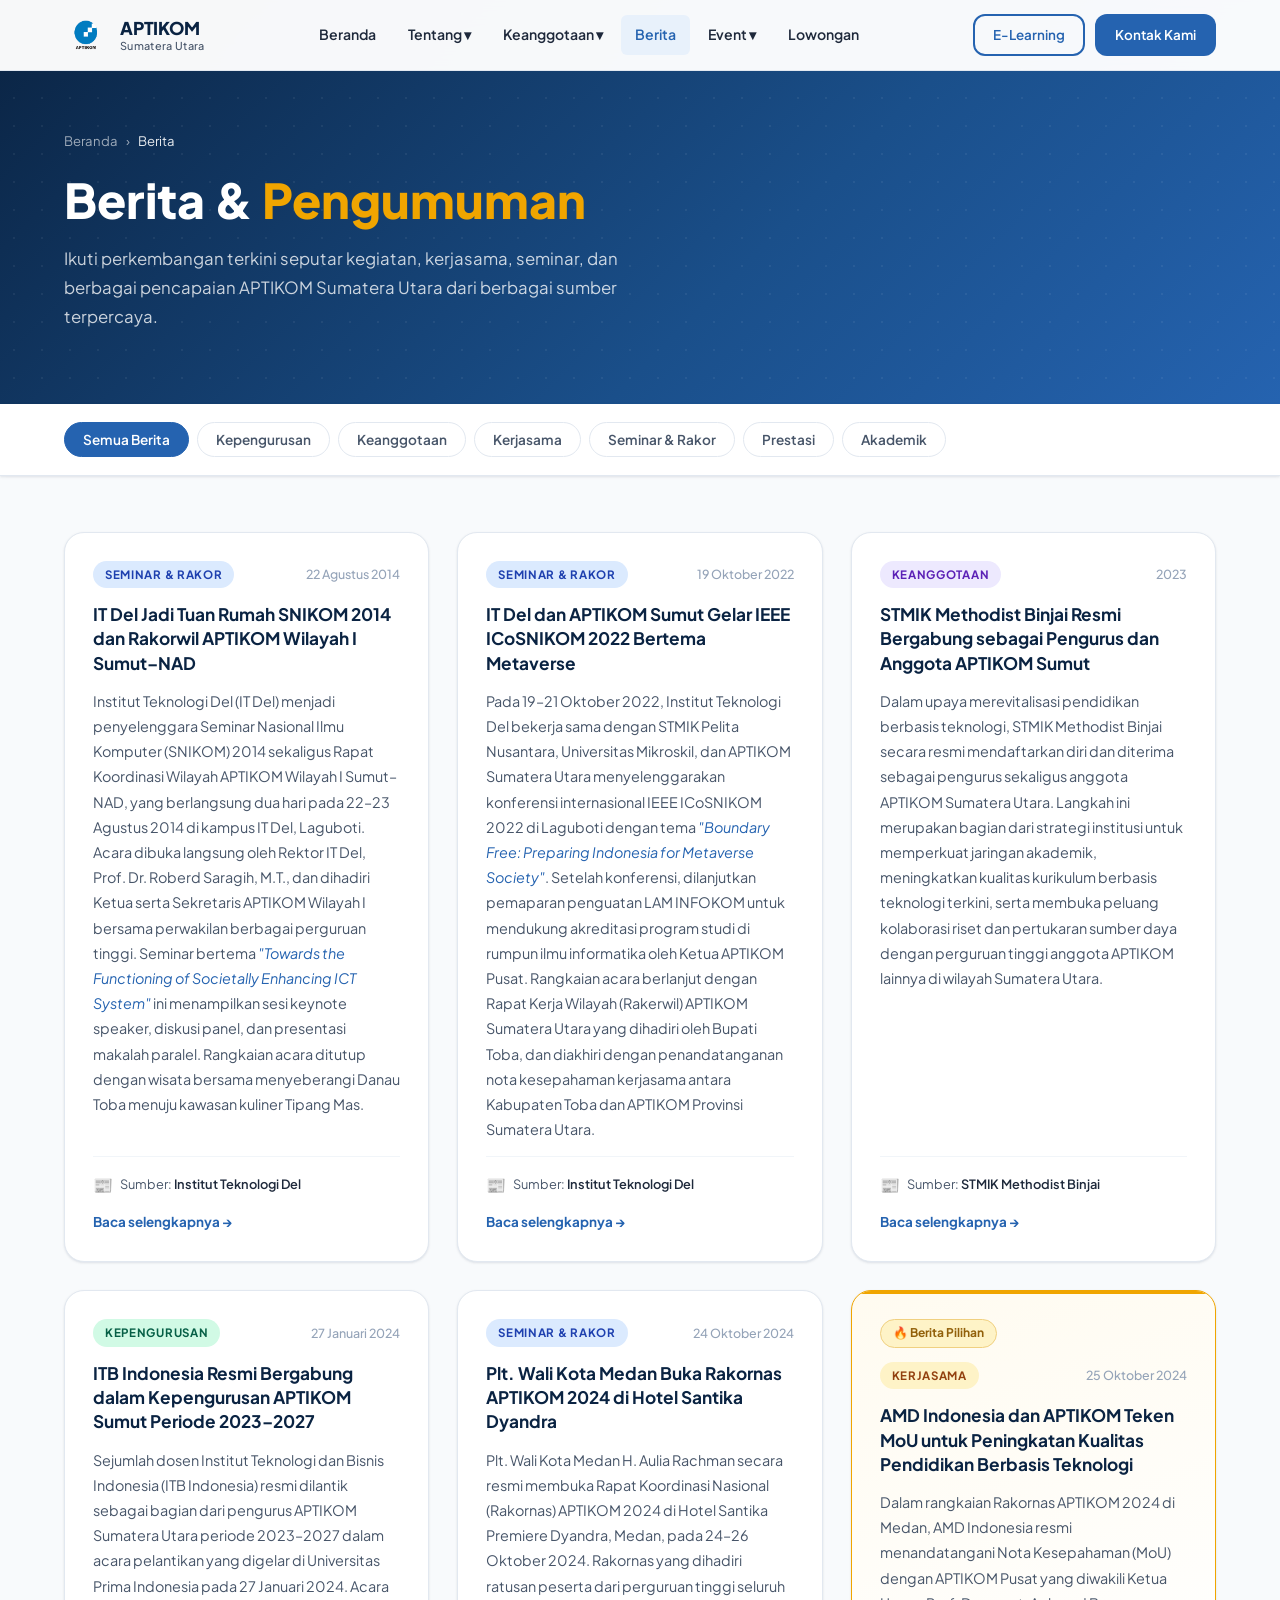
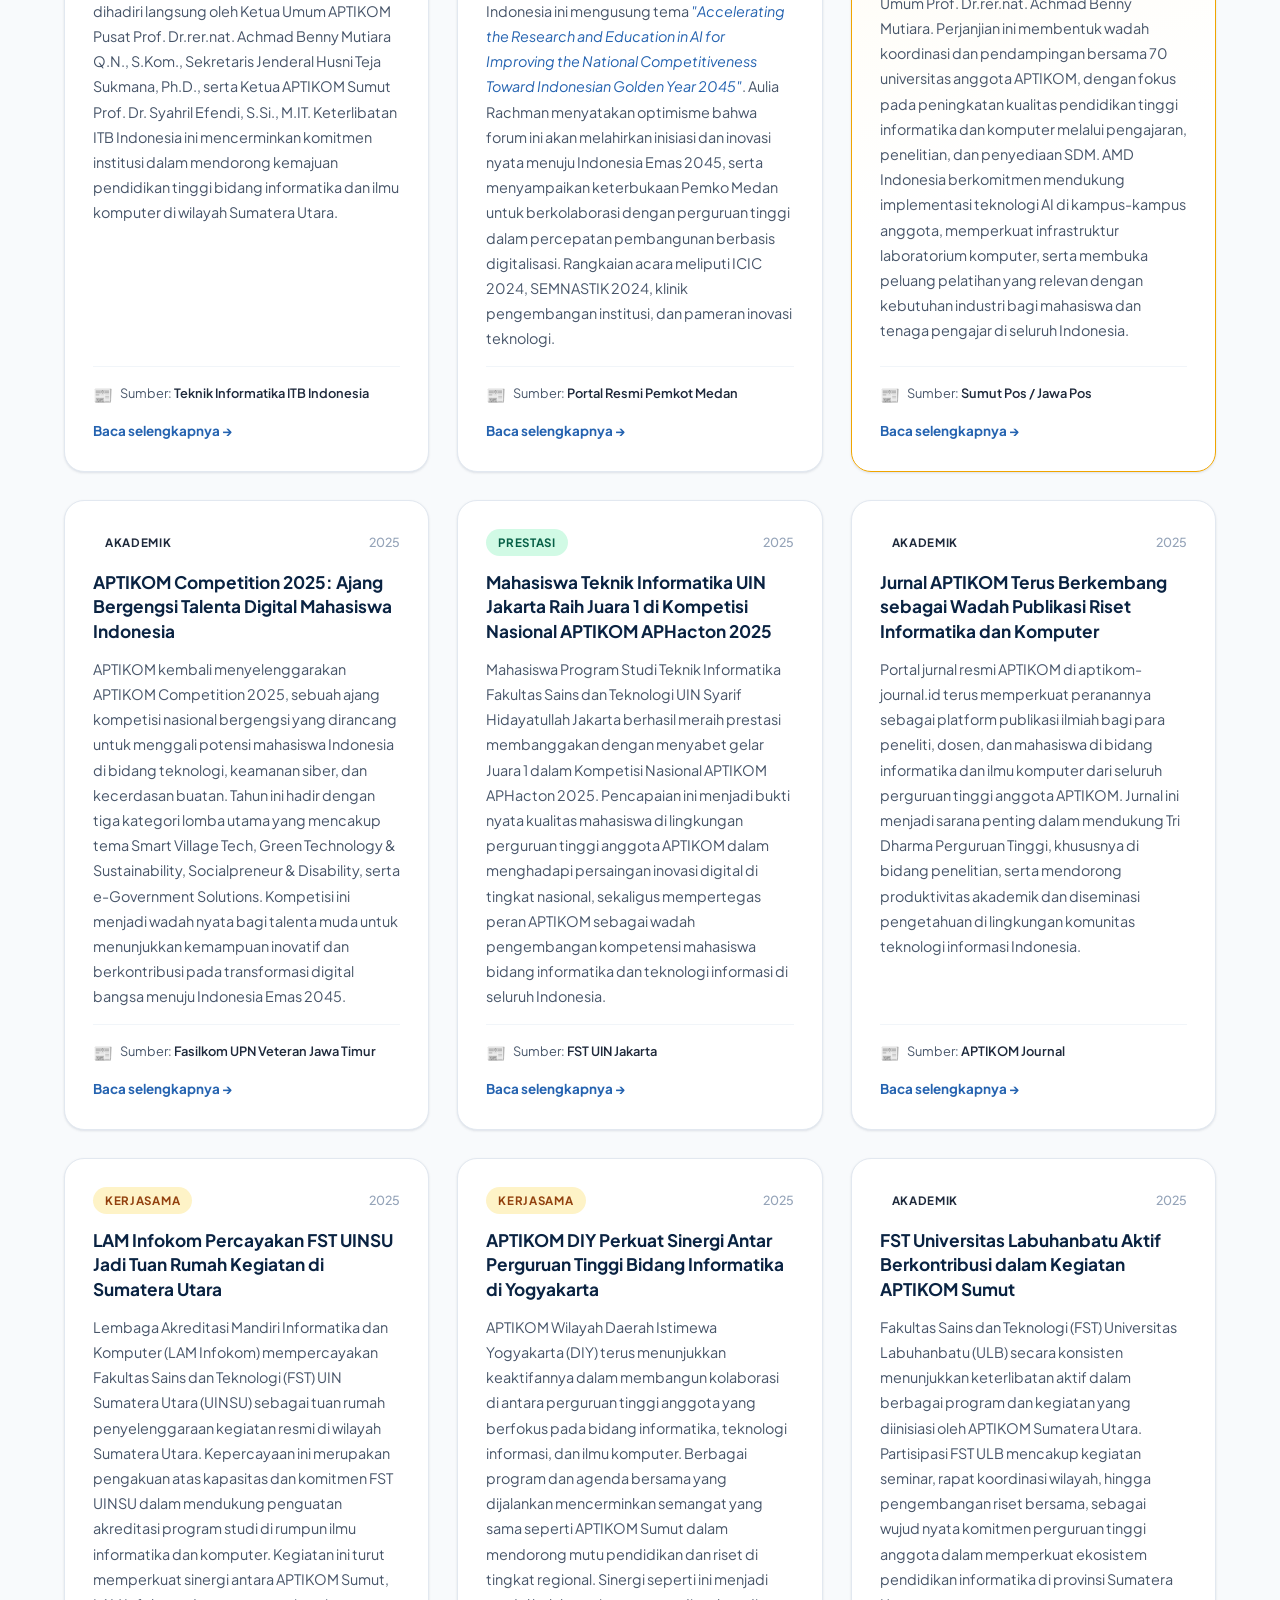
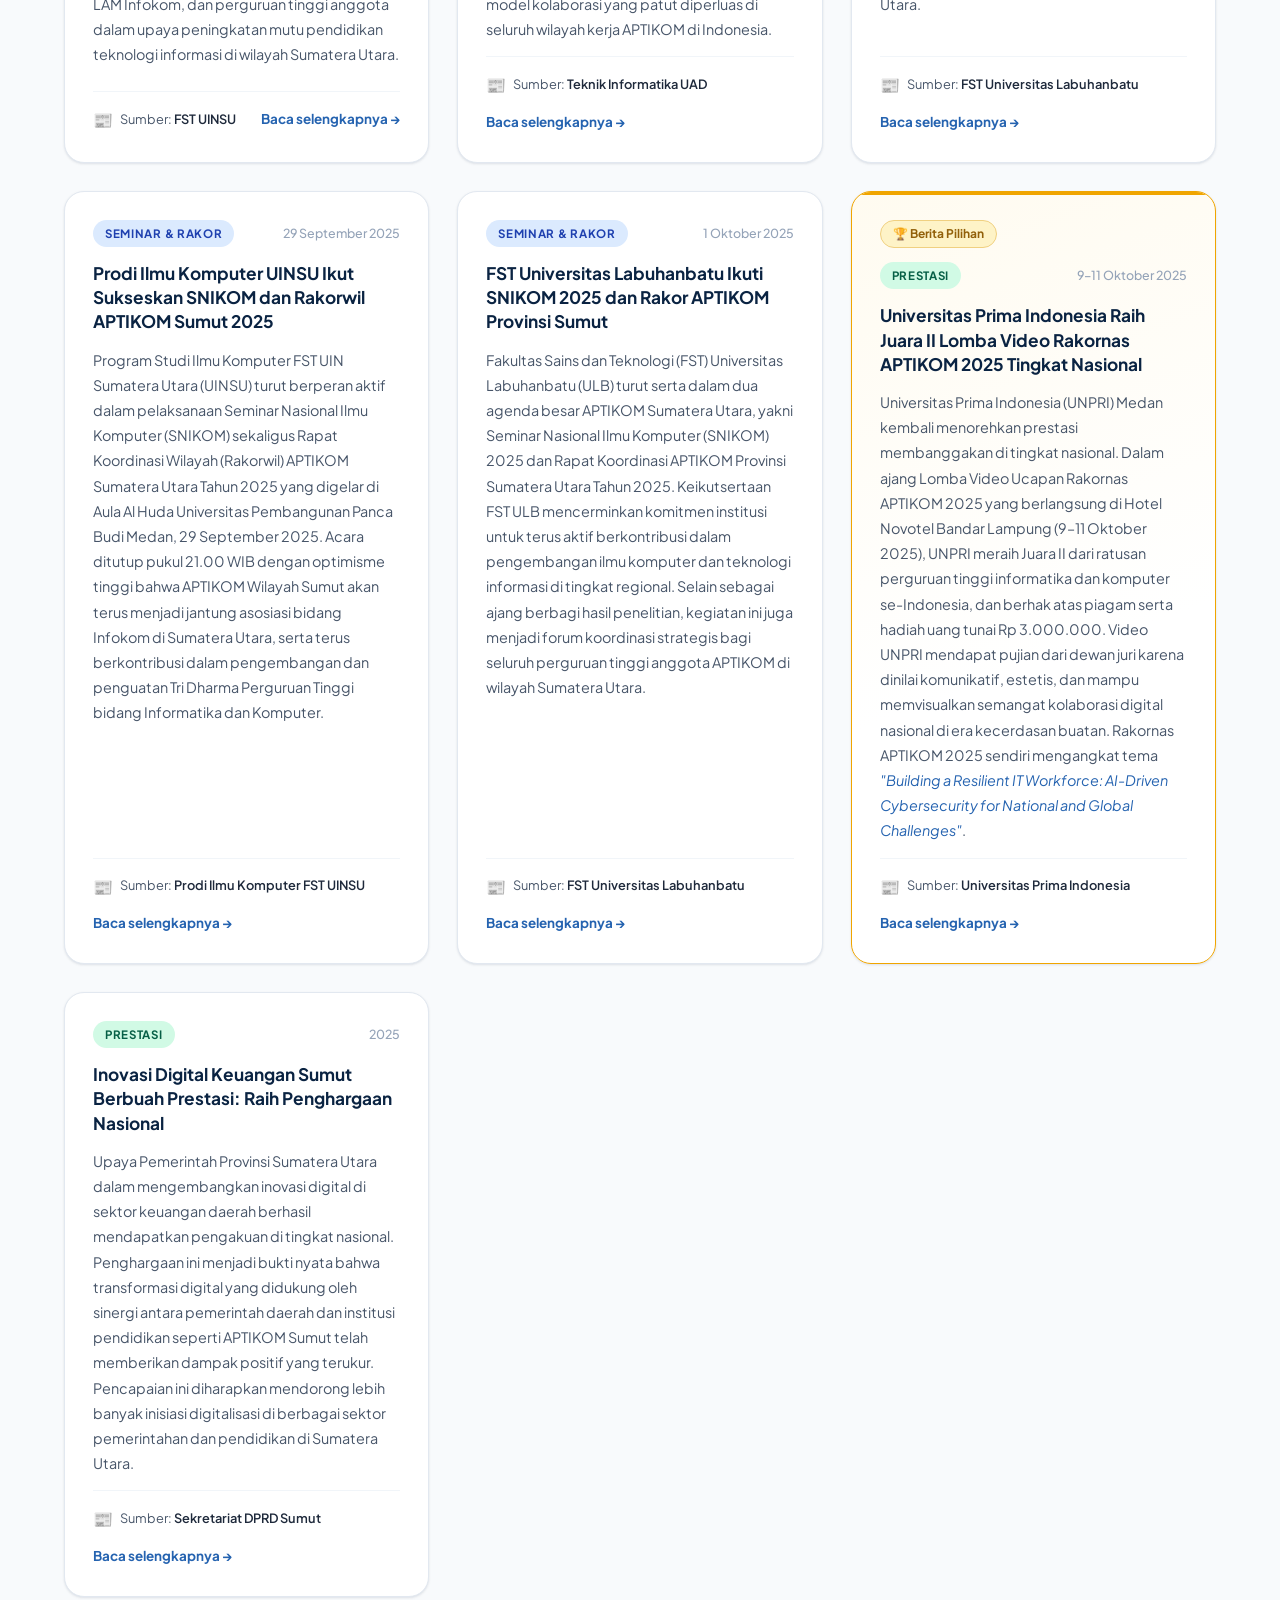
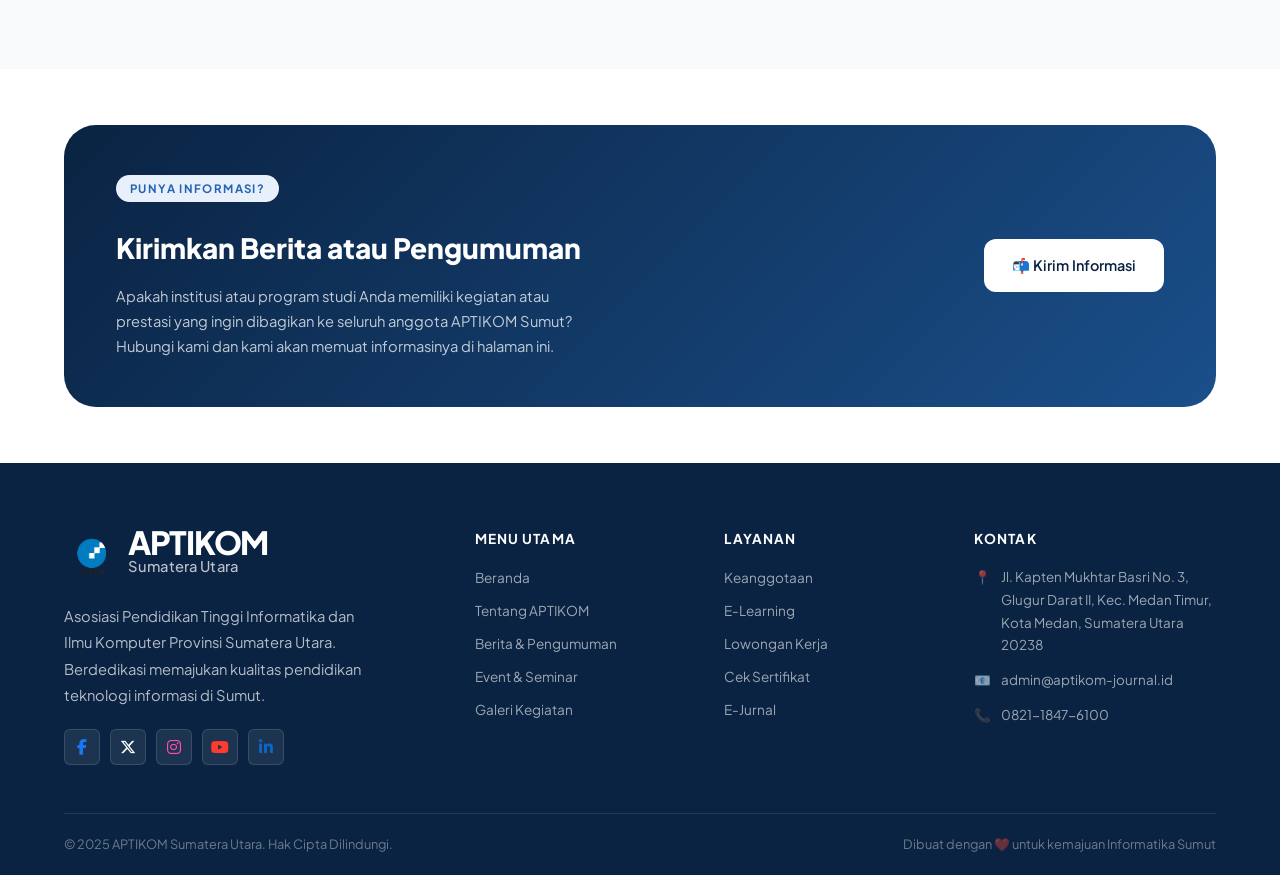
==== berita.html @ 208cf60a "first commit" ====
<!DOCTYPE html>
<html lang="id">
<head>
  <meta charset="UTF-8" />
  <meta name="viewport" content="width=device-width, initial-scale=1.0" />
  <meta name="description" content="Berita & Pengumuman APTIKOM Sumatera Utara — Informasi terkini seputar kegiatan, kerjasama, dan perkembangan APTIKOM Sumut." />

  <title>Berita — APTIKOM Sumatera Utara</title>

  <link rel="stylesheet" href="css/style_global.css" />
  <link rel="stylesheet" href="css/style_berita.css" />

  <!-- Font Awesome -->
  <link rel="stylesheet"
  href="https://cdnjs.cloudflare.com/ajax/libs/font-awesome/6.5.2/css/all.min.css">

</head>
<body>

  <!-- ═══════════════════════════════════════════════
       NAVBAR
  ═══════════════════════════════════════════════ -->
  <nav class="navbar" id="navbar">
    <div class="container navbar-inner">

      <a href="index.html" class="navbar-logo">
        <img src="img/aptikom.png" alt="Logo APTIKOM Sumut"
             onerror="this.style.display='none'" />
        <div class="navbar-logo-text">
          <span class="logo-main">APTIKOM</span>
          <span class="logo-sub">Sumatera Utara</span>
        </div>
      </a>

      <ul class="navbar-nav">
        <li class="nav-item">
          <a href="index.html" class="nav-link">Beranda</a>
        </li>
        <li class="nav-item">
          <a href="tentang.html" class="nav-link">Tentang ▾</a>
          <div class="dropdown-menu">
            <a href="tentang.html#sejarah">Sejarah</a>
            <a href="tentang.html#visi-misi">Visi &amp; Misi</a>
            <a href="tentang.html#struktur">Struktur Organisasi</a>
            <a href="tentang.html#ad-art">AD &amp; ART</a>
          </div>
        </li>
        <li class="nav-item">
          <a href="keanggotaan.html" class="nav-link">Keanggotaan ▾</a>
          <div class="dropdown-menu">
            <a href="keanggotaan.html#cara-daftar">Cara Pendaftaran</a>
            <a href="keanggotaan.html#daftar">Daftar Sekarang</a>
            <a href="keanggotaan.html#anggota">Data Anggota</a>
          </div>
        </li>
        <li class="nav-item">
          <a href="berita.html" class="nav-link active">Berita</a>
        </li>
        <li class="nav-item">
          <a href="event.html" class="nav-link">Event ▾</a>
          <div class="dropdown-menu">
            <a href="event.html#seminar">Seminar</a>
            <a href="event.html#workshop">Workshop</a>
            <a href="galeri.html">Arsip Kegiatan</a>
          </div>
        </li>
        <li class="nav-item">
          <a href="lowongan.html" class="nav-link">Lowongan</a>
        </li>
      </ul>

      <div class="navbar-cta">
        <a href="elearning.html" class="btn btn-outline" style="padding: 8px 18px; font-size: 0.84rem;">
          E-Learning
        </a>
        <a href="kontak.html" class="btn btn-primary" style="padding: 8px 18px; font-size: 0.84rem;">
          Kontak Kami
        </a>
      </div>

      <div class="navbar-toggle" id="navToggle" aria-label="Buka menu">
        <span></span><span></span><span></span>
      </div>
    </div>
  </nav>


  <!-- ═══════════════════════════════════════════════
       PAGE HERO
  ═══════════════════════════════════════════════ -->
  <section class="page-hero">
    <div class="page-hero-bg"></div>
    <div class="container page-hero-inner">
      <div class="page-hero-breadcrumb">
        <a href="index.html">Beranda</a>
        <span>›</span>
        <span>Berita</span>
      </div>
      <h1 class="page-hero-title">
        Berita &amp; <em>Pengumuman</em>
      </h1>
      <p class="page-hero-desc">
        Ikuti perkembangan terkini seputar kegiatan, kerjasama, seminar, dan berbagai
        pencapaian APTIKOM Sumatera Utara dari berbagai sumber terpercaya.
      </p>
    </div>
  </section>


  <!-- ═══════════════════════════════════════════════
       FILTER / KATEGORI
  ═══════════════════════════════════════════════ -->
  <section class="section-filter">
    <div class="container">
      <div class="filter-bar">
        <button class="filter-btn active" data-filter="semua">Semua Berita</button>
        <button class="filter-btn" data-filter="kepengurusan">Kepengurusan</button>
        <button class="filter-btn" data-filter="keanggotaan">Keanggotaan</button>
        <button class="filter-btn" data-filter="kerjasama">Kerjasama</button>
        <button class="filter-btn" data-filter="seminar">Seminar &amp; Rakor</button>
        <button class="filter-btn" data-filter="prestasi">Prestasi</button>
        <button class="filter-btn" data-filter="akademik">Akademik</button>
      </div>
    </div>
  </section>


  <!-- ═══════════════════════════════════════════════
       DAFTAR BERITA
       Diurutkan dari TERLAMA → TERBARU
  ═══════════════════════════════════════════════ -->
  <section class="section-berita">
    <div class="container">

      <div class="berita-grid" id="beritaGrid">

        <!-- ─── BERITA 1 ─────────────────────────────
             Sumber: IT Del
             Tanggal: 22–23 Agustus 2014
        ──────────────────────────────────────────── -->
        <article class="berita-card reveal" data-kategori="seminar">
          <div class="berita-card-header">
            <span class="berita-kategori-tag seminar">Seminar &amp; Rakor</span>
            <span class="berita-tanggal">22 Agustus 2014</span>
          </div>
          <h2 class="berita-judul">
            IT Del Jadi Tuan Rumah SNIKOM 2014 dan Rakorwil APTIKOM Wilayah I Sumut–NAD
          </h2>
          <p class="berita-ringkasan">
            Institut Teknologi Del (IT Del) menjadi penyelenggara Seminar Nasional Ilmu Komputer
            (SNIKOM) 2014 sekaligus Rapat Koordinasi Wilayah APTIKOM Wilayah I Sumut–NAD, yang
            berlangsung dua hari pada 22–23 Agustus 2014 di kampus IT Del, Laguboti. Acara dibuka
            langsung oleh Rektor IT Del, Prof. Dr. Roberd Saragih, M.T., dan dihadiri Ketua serta
            Sekretaris APTIKOM Wilayah I bersama perwakilan berbagai perguruan tinggi. Seminar
            bertema <em>"Towards the Functioning of Societally Enhancing ICT System"</em> ini
            menampilkan sesi keynote speaker, diskusi panel, dan presentasi makalah paralel.
            Rangkaian acara ditutup dengan wisata bersama menyeberangi Danau Toba menuju kawasan
            kuliner Tipang Mas.
          </p>
          <div class="berita-card-footer">
            <div class="berita-sumber">
              <span class="sumber-icon">📰</span>
              <span>Sumber: <strong>Institut Teknologi Del</strong></span>
            </div>
            <a href="https://www.del.ac.id/?p=2254"
               target="_blank" rel="noopener noreferrer"
               class="berita-readmore">
              Baca selengkapnya →
            </a>
          </div>
        </article>


        <!-- ─── BERITA 2 ─────────────────────────────
             Sumber: IT Del — ICoSNIKOM 2022 + Rakorwil
             Tanggal: Oktober 2022
        ──────────────────────────────────────────── -->
        <article class="berita-card reveal" data-kategori="seminar">
          <div class="berita-card-header">
            <span class="berita-kategori-tag seminar">Seminar &amp; Rakor</span>
            <span class="berita-tanggal">19 Oktober 2022</span>
          </div>
          <h2 class="berita-judul">
            IT Del dan APTIKOM Sumut Gelar IEEE ICoSNIKOM 2022 Bertema Metaverse
          </h2>
          <p class="berita-ringkasan">
            Pada 19–21 Oktober 2022, Institut Teknologi Del bekerja sama dengan STMIK Pelita
            Nusantara, Universitas Mikroskil, dan APTIKOM Sumatera Utara menyelenggarakan konferensi
            internasional IEEE ICoSNIKOM 2022 di Laguboti dengan tema <em>"Boundary Free: Preparing
            Indonesia for Metaverse Society"</em>. Setelah konferensi, dilanjutkan pemaparan
            penguatan LAM INFOKOM untuk mendukung akreditasi program studi di rumpun ilmu
            informatika oleh Ketua APTIKOM Pusat. Rangkaian acara berlanjut dengan Rapat Kerja
            Wilayah (Rakerwil) APTIKOM Sumatera Utara yang dihadiri oleh Bupati Toba, dan diakhiri
            dengan penandatanganan nota kesepahaman kerjasama antara Kabupaten Toba dan APTIKOM
            Provinsi Sumatera Utara.
          </p>
          <div class="berita-card-footer">
            <div class="berita-sumber">
              <span class="sumber-icon">📰</span>
              <span>Sumber: <strong>Institut Teknologi Del</strong></span>
            </div>
            <a href="https://www.del.ac.id/?p=14246"
               target="_blank" rel="noopener noreferrer"
               class="berita-readmore">
              Baca selengkapnya →
            </a>
          </div>
        </article>


        <!-- ─── BERITA 3 ─────────────────────────────
             Sumber: STMIK Methodist Binjai
             Tanggal: 2023
        ──────────────────────────────────────────── -->
        <article class="berita-card reveal" data-kategori="keanggotaan">
          <div class="berita-card-header">
            <span class="berita-kategori-tag keanggotaan">Keanggotaan</span>
            <span class="berita-tanggal">2023</span>
          </div>
          <h2 class="berita-judul">
            STMIK Methodist Binjai Resmi Bergabung sebagai Pengurus dan Anggota APTIKOM Sumut
          </h2>
          <p class="berita-ringkasan">
            Dalam upaya merevitalisasi pendidikan berbasis teknologi, STMIK Methodist Binjai secara
            resmi mendaftarkan diri dan diterima sebagai pengurus sekaligus anggota APTIKOM Sumatera
            Utara. Langkah ini merupakan bagian dari strategi institusi untuk memperkuat jaringan
            akademik, meningkatkan kualitas kurikulum berbasis teknologi terkini, serta membuka
            peluang kolaborasi riset dan pertukaran sumber daya dengan perguruan tinggi anggota
            APTIKOM lainnya di wilayah Sumatera Utara.
          </p>
          <div class="berita-card-footer">
            <div class="berita-sumber">
              <span class="sumber-icon">📰</span>
              <span>Sumber: <strong>STMIK Methodist Binjai</strong></span>
            </div>
            <a href="https://stmikmethobi.ac.id/revitalisasi-pendidikan-teknologi-stmik-methodist-binjai-resmi-menjadi-pengurus-dan-anggota-aptikom/"
               target="_blank" rel="noopener noreferrer"
               class="berita-readmore">
              Baca selengkapnya →
            </a>
          </div>
        </article>


        <!-- ─── BERITA 4 ─────────────────────────────
             Sumber: tis1.itbi.ac.id — Pelantikan Kepengurusan APTIKOM Sumut
             Tanggal: 27 Januari 2024
        ──────────────────────────────────────────── -->
        <article class="berita-card reveal" data-kategori="kepengurusan">
          <div class="berita-card-header">
            <span class="berita-kategori-tag kepengurusan">Kepengurusan</span>
            <span class="berita-tanggal">27 Januari 2024</span>
          </div>
          <h2 class="berita-judul">
            ITB Indonesia Resmi Bergabung dalam Kepengurusan APTIKOM Sumut Periode 2023–2027
          </h2>
          <p class="berita-ringkasan">
            Sejumlah dosen Institut Teknologi dan Bisnis Indonesia (ITB Indonesia) resmi dilantik
            sebagai bagian dari pengurus APTIKOM Sumatera Utara periode 2023–2027 dalam acara
            pelantikan yang digelar di Universitas Prima Indonesia pada 27 Januari 2024. Acara dihadiri
            langsung oleh Ketua Umum APTIKOM Pusat Prof. Dr.rer.nat. Achmad Benny Mutiara Q.N.,
            S.Kom., Sekretaris Jenderal Husni Teja Sukmana, Ph.D., serta Ketua APTIKOM Sumut
            Prof. Dr. Syahril Efendi, S.Si., M.IT. Keterlibatan ITB Indonesia ini mencerminkan
            komitmen institusi dalam mendorong kemajuan pendidikan tinggi bidang informatika dan
            ilmu komputer di wilayah Sumatera Utara.
          </p>
          <div class="berita-card-footer">
            <div class="berita-sumber">
              <span class="sumber-icon">📰</span>
              <span>Sumber: <strong>Teknik Informatika ITB Indonesia</strong></span>
            </div>
            <a href="https://tis1.itbi.ac.id/itb-indonesia-berperan-serta-dalam-kepengurusan-aptikom-sumut-periode-2023-2027/"
               target="_blank" rel="noopener noreferrer"
               class="berita-readmore">
              Baca selengkapnya →
            </a>
          </div>
        </article>


        <!-- ─── BERITA 5 ─────────────────────────────
             Sumber: Portal Medan / Kampus Medan — Rakornas APTIKOM 2024
             Tanggal: 24 Oktober 2024
        ──────────────────────────────────────────── -->
        <article class="berita-card reveal" data-kategori="seminar">
          <div class="berita-card-header">
            <span class="berita-kategori-tag seminar">Seminar &amp; Rakor</span>
            <span class="berita-tanggal">24 Oktober 2024</span>
          </div>
          <h2 class="berita-judul">
            Plt. Wali Kota Medan Buka Rakornas APTIKOM 2024 di Hotel Santika Dyandra
          </h2>
          <p class="berita-ringkasan">
            Plt. Wali Kota Medan H. Aulia Rachman secara resmi membuka Rapat Koordinasi Nasional
            (Rakornas) APTIKOM 2024 di Hotel Santika Premiere Dyandra, Medan, pada 24–26 Oktober 2024.
            Rakornas yang dihadiri ratusan peserta dari perguruan tinggi seluruh Indonesia ini
            mengusung tema <em>"Accelerating the Research and Education in AI for Improving the
            National Competitiveness Toward Indonesian Golden Year 2045"</em>. Aulia Rachman
            menyatakan optimisme bahwa forum ini akan melahirkan inisiasi dan inovasi nyata menuju
            Indonesia Emas 2045, serta menyampaikan keterbukaan Pemko Medan untuk berkolaborasi
            dengan perguruan tinggi dalam percepatan pembangunan berbasis digitalisasi. Rangkaian
            acara meliputi ICIC 2024, SEMNASTIK 2024, klinik pengembangan institusi, dan pameran
            inovasi teknologi.
          </p>
          <div class="berita-card-footer">
            <div class="berita-sumber">
              <span class="sumber-icon">📰</span>
              <span>Sumber: <strong>Portal Resmi Pemkot Medan</strong></span>
            </div>
            <a href="https://portal.medan.go.id/berita/plt-wali-kota-medan-harapkan-rakornas-aptikom-lahirkan-ide-dan-inisiasi-untuk-kebaikan-bangsa__read4737.html"
               target="_blank" rel="noopener noreferrer"
               class="berita-readmore">
              Baca selengkapnya →
            </a>
          </div>
        </article>


        <!-- ─── BERITA 6 ─────────────────────────────
             Sumber: Sumut Pos — MoU AMD Indonesia & APTIKOM
             Tanggal: 25 Oktober 2024
        ──────────────────────────────────────────── -->
        <article class="berita-card reveal berita-card--featured" data-kategori="kerjasama">
          <div class="berita-featured-label">🔥 Berita Pilihan</div>
          <div class="berita-card-header">
            <span class="berita-kategori-tag kerjasama">Kerjasama</span>
            <span class="berita-tanggal">25 Oktober 2024</span>
          </div>
          <h2 class="berita-judul">
            AMD Indonesia dan APTIKOM Teken MoU untuk Peningkatan Kualitas Pendidikan Berbasis Teknologi
          </h2>
          <p class="berita-ringkasan">
            Dalam rangkaian Rakornas APTIKOM 2024 di Medan, AMD Indonesia resmi menandatangani Nota
            Kesepahaman (MoU) dengan APTIKOM Pusat yang diwakili Ketua Umum Prof. Dr.rer.nat. Achmad
            Benny Mutiara. Perjanjian ini membentuk wadah koordinasi dan pendampingan bersama 70
            universitas anggota APTIKOM, dengan fokus pada peningkatan kualitas pendidikan tinggi
            informatika dan komputer melalui pengajaran, penelitian, dan penyediaan SDM. AMD Indonesia
            berkomitmen mendukung implementasi teknologi AI di kampus-kampus anggota, memperkuat
            infrastruktur laboratorium komputer, serta membuka peluang pelatihan yang relevan dengan
            kebutuhan industri bagi mahasiswa dan tenaga pengajar di seluruh Indonesia.
          </p>
          <div class="berita-card-footer">
            <div class="berita-sumber">
              <span class="sumber-icon">📰</span>
              <span>Sumber: <strong>Sumut Pos / Jawa Pos</strong></span>
            </div>
            <a href="https://sumutpos.jawapos.com/pendidikan/2410250010/tingkatkan-kualitas-pendidikan-berbasis-teknologi-amd-indonesia-dan-aptikom-teken-mou"
               target="_blank" rel="noopener noreferrer"
               class="berita-readmore">
              Baca selengkapnya →
            </a>
          </div>
        </article>


        <!-- ─── BERITA 7 ─────────────────────────────
             Sumber: fasilkom.upnjatim.ac.id
             APTIKOM Competition 2025
             Tanggal: awal 2025
        ──────────────────────────────────────────── -->
        <article class="berita-card reveal" data-kategori="akademik">
          <div class="berita-card-header">
            <span class="berita-kategori-tag akademik">Akademik</span>
            <span class="berita-tanggal">2025</span>
          </div>
          <h2 class="berita-judul">
            APTIKOM Competition 2025: Ajang Bergengsi Talenta Digital Mahasiswa Indonesia
          </h2>
          <p class="berita-ringkasan">
            APTIKOM kembali menyelenggarakan APTIKOM Competition 2025, sebuah ajang kompetisi
            nasional bergengsi yang dirancang untuk menggali potensi mahasiswa Indonesia di bidang
            teknologi, keamanan siber, dan kecerdasan buatan. Tahun ini hadir dengan tiga kategori
            lomba utama yang mencakup tema Smart Village Tech, Green Technology &amp; Sustainability,
            Socialpreneur &amp; Disability, serta e-Government Solutions. Kompetisi ini menjadi
            wadah nyata bagi talenta muda untuk menunjukkan kemampuan inovatif dan berkontribusi
            pada transformasi digital bangsa menuju Indonesia Emas 2045.
          </p>
          <div class="berita-card-footer">
            <div class="berita-sumber">
              <span class="sumber-icon">📰</span>
              <span>Sumber: <strong>Fasilkom UPN Veteran Jawa Timur</strong></span>
            </div>
            <a href="https://fasilkom.upnjatim.ac.id/aptikom-competition-2025-wadah-talenta-muda-menuju-inovasi-digital-bangsa/"
               target="_blank" rel="noopener noreferrer"
               class="berita-readmore">
              Baca selengkapnya →
            </a>
          </div>
        </article>


        <!-- ─── BERITA 8 ─────────────────────────────
             Sumber: fst.uinjkt.ac.id
             Mahasiswa UIN Jakarta Juara 1 APTIKOM APHacton 2025
             Tanggal: 2025
        ──────────────────────────────────────────── -->
        <article class="berita-card reveal" data-kategori="prestasi">
          <div class="berita-card-header">
            <span class="berita-kategori-tag prestasi" style="color:#065f46;background:#d1fae5;">Prestasi</span>
            <span class="berita-tanggal">2025</span>
          </div>
          <h2 class="berita-judul">
            Mahasiswa Teknik Informatika UIN Jakarta Raih Juara 1 di Kompetisi Nasional APTIKOM APHacton 2025
          </h2>
          <p class="berita-ringkasan">
            Mahasiswa Program Studi Teknik Informatika Fakultas Sains dan Teknologi UIN Syarif
            Hidayatullah Jakarta berhasil meraih prestasi membanggakan dengan menyabet gelar Juara 1
            dalam Kompetisi Nasional APTIKOM APHacton 2025. Pencapaian ini menjadi bukti nyata
            kualitas mahasiswa di lingkungan perguruan tinggi anggota APTIKOM dalam menghadapi
            persaingan inovasi digital di tingkat nasional, sekaligus mempertegas peran APTIKOM
            sebagai wadah pengembangan kompetensi mahasiswa bidang informatika dan teknologi
            informasi di seluruh Indonesia.
          </p>
          <div class="berita-card-footer">
            <div class="berita-sumber">
              <span class="sumber-icon">📰</span>
              <span>Sumber: <strong>FST UIN Jakarta</strong></span>
            </div>
            <a href="https://fst.uinjkt.ac.id/id/mahasiswa-teknik-informatika-fst-uin-jakarta-raih-prestasi-juara-1-nasional-di-kompetisi-nasional-aptikom-aphacton-2025"
               target="_blank" rel="noopener noreferrer"
               class="berita-readmore">
              Baca selengkapnya →
            </a>
          </div>
        </article>


        <!-- ─── BERITA 9 ─────────────────────────────
             Sumber: aptikom-journal.id
             Jurnal APTIKOM
             Tanggal: 2025
        ──────────────────────────────────────────── -->
        <article class="berita-card reveal" data-kategori="akademik">
          <div class="berita-card-header">
            <span class="berita-kategori-tag akademik">Akademik</span>
            <span class="berita-tanggal">2025</span>
          </div>
          <h2 class="berita-judul">
            Jurnal APTIKOM Terus Berkembang sebagai Wadah Publikasi Riset Informatika dan Komputer
          </h2>
          <p class="berita-ringkasan">
            Portal jurnal resmi APTIKOM di aptikom-journal.id terus memperkuat peranannya sebagai
            platform publikasi ilmiah bagi para peneliti, dosen, dan mahasiswa di bidang informatika
            dan ilmu komputer dari seluruh perguruan tinggi anggota APTIKOM. Jurnal ini menjadi
            sarana penting dalam mendukung Tri Dharma Perguruan Tinggi, khususnya di bidang
            penelitian, serta mendorong produktivitas akademik dan diseminasi pengetahuan di
            lingkungan komunitas teknologi informasi Indonesia.
          </p>
          <div class="berita-card-footer">
            <div class="berita-sumber">
              <span class="sumber-icon">📰</span>
              <span>Sumber: <strong>APTIKOM Journal</strong></span>
            </div>
            <a href="https://aptikom-journal.id/home/index.php/news/"
               target="_blank" rel="noopener noreferrer"
               class="berita-readmore">
              Baca selengkapnya →
            </a>
          </div>
        </article>


        <!-- ─── BERITA 10 ────────────────────────────
             Sumber: saintek.uinsu.ac.id
             LAM Infokom percayakan FST UINSU sebagai host di Sumut
             Tanggal: 2025
        ──────────────────────────────────────────── -->
        <article class="berita-card reveal" data-kategori="kerjasama">
          <div class="berita-card-header">
            <span class="berita-kategori-tag kerjasama">Kerjasama</span>
            <span class="berita-tanggal">2025</span>
          </div>
          <h2 class="berita-judul">
            LAM Infokom Percayakan FST UINSU Jadi Tuan Rumah Kegiatan di Sumatera Utara
          </h2>
          <p class="berita-ringkasan">
            Lembaga Akreditasi Mandiri Informatika dan Komputer (LAM Infokom) mempercayakan Fakultas
            Sains dan Teknologi (FST) UIN Sumatera Utara (UINSU) sebagai tuan rumah penyelenggaraan
            kegiatan resmi di wilayah Sumatera Utara. Kepercayaan ini merupakan pengakuan atas
            kapasitas dan komitmen FST UINSU dalam mendukung penguatan akreditasi program studi di
            rumpun ilmu informatika dan komputer. Kegiatan ini turut memperkuat sinergi antara
            APTIKOM Sumut, LAM Infokom, dan perguruan tinggi anggota dalam upaya peningkatan mutu
            pendidikan teknologi informasi di wilayah Sumatera Utara.
          </p>
          <div class="berita-card-footer">
            <div class="berita-sumber">
              <span class="sumber-icon">📰</span>
              <span>Sumber: <strong>FST UINSU</strong></span>
            </div>
            <a href="https://saintek.uinsu.ac.id/lam-infokom-percayakan-fst-uinsu-menjadi-host-kegiatan-di-sumatera-utara/"
               target="_blank" rel="noopener noreferrer"
               class="berita-readmore">
              Baca selengkapnya →
            </a>
          </div>
        </article>


        <!-- ─── BERITA 11 ────────────────────────────
             Sumber: tif.uad.ac.id — APTIKOM DIY
             Tanggal: 2025
        ──────────────────────────────────────────── -->
        <article class="berita-card reveal" data-kategori="kerjasama">
          <div class="berita-card-header">
            <span class="berita-kategori-tag kerjasama">Kerjasama</span>
            <span class="berita-tanggal">2025</span>
          </div>
          <h2 class="berita-judul">
            APTIKOM DIY Perkuat Sinergi Antar Perguruan Tinggi Bidang Informatika di Yogyakarta
          </h2>
          <p class="berita-ringkasan">
            APTIKOM Wilayah Daerah Istimewa Yogyakarta (DIY) terus menunjukkan keaktifannya dalam
            membangun kolaborasi di antara perguruan tinggi anggota yang berfokus pada bidang
            informatika, teknologi informasi, dan ilmu komputer. Berbagai program dan agenda
            bersama yang dijalankan mencerminkan semangat yang sama seperti APTIKOM Sumut dalam
            mendorong mutu pendidikan dan riset di tingkat regional. Sinergi seperti ini menjadi
            model kolaborasi yang patut diperluas di seluruh wilayah kerja APTIKOM di Indonesia.
          </p>
          <div class="berita-card-footer">
            <div class="berita-sumber">
              <span class="sumber-icon">📰</span>
              <span>Sumber: <strong>Teknik Informatika UAD</strong></span>
            </div>
            <a href="https://tif.uad.ac.id/tag/aptikom-diy/"
               target="_blank" rel="noopener noreferrer"
               class="berita-readmore">
              Baca selengkapnya →
            </a>
          </div>
        </article>


        <!-- ─── BERITA 12 ────────────────────────────
             Sumber: fst.ulb.ac.id — Tag Aptikom
             Tanggal: 2025
        ──────────────────────────────────────────── -->
        <article class="berita-card reveal" data-kategori="akademik">
          <div class="berita-card-header">
            <span class="berita-kategori-tag akademik">Akademik</span>
            <span class="berita-tanggal">2025</span>
          </div>
          <h2 class="berita-judul">
            FST Universitas Labuhanbatu Aktif Berkontribusi dalam Kegiatan APTIKOM Sumut
          </h2>
          <p class="berita-ringkasan">
            Fakultas Sains dan Teknologi (FST) Universitas Labuhanbatu (ULB) secara konsisten
            menunjukkan keterlibatan aktif dalam berbagai program dan kegiatan yang diinisiasi oleh
            APTIKOM Sumatera Utara. Partisipasi FST ULB mencakup kegiatan seminar, rapat koordinasi
            wilayah, hingga pengembangan riset bersama, sebagai wujud nyata komitmen perguruan
            tinggi anggota dalam memperkuat ekosistem pendidikan informatika di provinsi
            Sumatera Utara.
          </p>
          <div class="berita-card-footer">
            <div class="berita-sumber">
              <span class="sumber-icon">📰</span>
              <span>Sumber: <strong>FST Universitas Labuhanbatu</strong></span>
            </div>
            <a href="https://fst.ulb.ac.id/tag/aptikom/"
               target="_blank" rel="noopener noreferrer"
               class="berita-readmore">
              Baca selengkapnya →
            </a>
          </div>
        </article>


        <!-- ─── BERITA 13 ────────────────────────────
             Sumber: Prodi Ilmu Komputer UINSU — Rakorwil APTIKOM Sumut 2025
             Tanggal: 29 September 2025
        ──────────────────────────────────────────── -->
        <article class="berita-card reveal" data-kategori="seminar">
          <div class="berita-card-header">
            <span class="berita-kategori-tag seminar">Seminar &amp; Rakor</span>
            <span class="berita-tanggal">29 September 2025</span>
          </div>
          <h2 class="berita-judul">
            Prodi Ilmu Komputer UINSU Ikut Sukseskan SNIKOM dan Rakorwil APTIKOM Sumut 2025
          </h2>
          <p class="berita-ringkasan">
            Program Studi Ilmu Komputer FST UIN Sumatera Utara (UINSU) turut berperan aktif dalam
            pelaksanaan Seminar Nasional Ilmu Komputer (SNIKOM) sekaligus Rapat Koordinasi Wilayah
            (Rakorwil) APTIKOM Sumatera Utara Tahun 2025 yang digelar di Aula Al Huda Universitas
            Pembangunan Panca Budi Medan, 29 September 2025. Acara ditutup pukul 21.00 WIB dengan
            optimisme tinggi bahwa APTIKOM Wilayah Sumut akan terus menjadi jantung asosiasi bidang
            Infokom di Sumatera Utara, serta terus berkontribusi dalam pengembangan dan penguatan
            Tri Dharma Perguruan Tinggi bidang Informatika dan Komputer.
          </p>
          <div class="berita-card-footer">
            <div class="berita-sumber">
              <span class="sumber-icon">📰</span>
              <span>Sumber: <strong>Prodi Ilmu Komputer FST UINSU</strong></span>
            </div>
            <a href="https://ilkomp.uinsu.ac.id/prodi-ilmu-komputer-fst-uinsu-medan-turut-sukseskan-rakorwil-aptikom-wilayah-sumut-tahun-2025/"
               target="_blank" rel="noopener noreferrer"
               class="berita-readmore">
              Baca selengkapnya →
            </a>
          </div>
        </article>


        <!-- ─── BERITA 14 ────────────────────────────
             Sumber: FST ULB — SNIKOM 2025 + Rakor APTIKOM Sumut
             Tanggal: 1 Oktober 2025
        ──────────────────────────────────────────── -->
        <article class="berita-card reveal" data-kategori="seminar">
          <div class="berita-card-header">
            <span class="berita-kategori-tag seminar">Seminar &amp; Rakor</span>
            <span class="berita-tanggal">1 Oktober 2025</span>
          </div>
          <h2 class="berita-judul">
            FST Universitas Labuhanbatu Ikuti SNIKOM 2025 dan Rakor APTIKOM Provinsi Sumut
          </h2>
          <p class="berita-ringkasan">
            Fakultas Sains dan Teknologi (FST) Universitas Labuhanbatu (ULB) turut serta dalam dua
            agenda besar APTIKOM Sumatera Utara, yakni Seminar Nasional Ilmu Komputer (SNIKOM) 2025
            dan Rapat Koordinasi APTIKOM Provinsi Sumatera Utara Tahun 2025. Keikutsertaan FST ULB
            mencerminkan komitmen institusi untuk terus aktif berkontribusi dalam pengembangan ilmu
            komputer dan teknologi informasi di tingkat regional. Selain sebagai ajang berbagi hasil
            penelitian, kegiatan ini juga menjadi forum koordinasi strategis bagi seluruh perguruan
            tinggi anggota APTIKOM di wilayah Sumatera Utara.
          </p>
          <div class="berita-card-footer">
            <div class="berita-sumber">
              <span class="sumber-icon">📰</span>
              <span>Sumber: <strong>FST Universitas Labuhanbatu</strong></span>
            </div>
            <a href="https://fst.ulb.ac.id/2025/10/01/fakultas-sains-dan-teknologi-mengikuti-seminar-nasional-ilmu-komputer-snikom-2025-dan-rapat-koordinasi-aptikom-provinsi-sumatera-utara-tahun-2025/"
               target="_blank" rel="noopener noreferrer"
               class="berita-readmore">
              Baca selengkapnya →
            </a>
          </div>
        </article>


        <!-- ─── BERITA 15 ────────────────────────────
             Sumber: UNPRI — Juara II Rakornas APTIKOM 2025
             Tanggal: 9–11 Oktober 2025
        ──────────────────────────────────────────── -->
        <article class="berita-card reveal berita-card--featured" data-kategori="prestasi">
          <div class="berita-featured-label">🏆 Berita Pilihan</div>
          <div class="berita-card-header">
            <span class="berita-kategori-tag prestasi" style="color:#065f46;background:#d1fae5;">Prestasi</span>
            <span class="berita-tanggal">9–11 Oktober 2025</span>
          </div>
          <h2 class="berita-judul">
            Universitas Prima Indonesia Raih Juara II Lomba Video Rakornas APTIKOM 2025 Tingkat Nasional
          </h2>
          <p class="berita-ringkasan">
            Universitas Prima Indonesia (UNPRI) Medan kembali menorehkan prestasi membanggakan di
            tingkat nasional. Dalam ajang Lomba Video Ucapan Rakornas APTIKOM 2025 yang berlangsung
            di Hotel Novotel Bandar Lampung (9–11 Oktober 2025), UNPRI meraih Juara II dari ratusan
            perguruan tinggi informatika dan komputer se-Indonesia, dan berhak atas piagam serta
            hadiah uang tunai Rp 3.000.000. Video UNPRI mendapat pujian dari dewan juri karena
            dinilai komunikatif, estetis, dan mampu memvisualkan semangat kolaborasi digital
            nasional di era kecerdasan buatan. Rakornas APTIKOM 2025 sendiri mengangkat tema
            <em>"Building a Resilient IT Workforce: AI-Driven Cybersecurity for National and Global
            Challenges"</em>.
          </p>
          <div class="berita-card-footer">
            <div class="berita-sumber">
              <span class="sumber-icon">📰</span>
              <span>Sumber: <strong>Universitas Prima Indonesia</strong></span>
            </div>
            <a href="https://unprimdn.ac.id/en/posts/[base64]"
               target="_blank" rel="noopener noreferrer"
               class="berita-readmore">
              Baca selengkapnya →
            </a>
          </div>
        </article>


        <!-- ─── BERITA 16 ────────────────────────────
             Sumber: sekretariatdprd.sumutprov.go.id
             Inovasi Digital Keuangan Sumut Raih Penghargaan Nasional
             Tanggal: 2025
        ──────────────────────────────────────────── -->
        <article class="berita-card reveal" data-kategori="prestasi">
          <div class="berita-card-header">
            <span class="berita-kategori-tag prestasi" style="color:#065f46;background:#d1fae5;">Prestasi</span>
            <span class="berita-tanggal">2025</span>
          </div>
          <h2 class="berita-judul">
            Inovasi Digital Keuangan Sumut Berbuah Prestasi: Raih Penghargaan Nasional
          </h2>
          <p class="berita-ringkasan">
            Upaya Pemerintah Provinsi Sumatera Utara dalam mengembangkan inovasi digital di sektor
            keuangan daerah berhasil mendapatkan pengakuan di tingkat nasional. Penghargaan ini
            menjadi bukti nyata bahwa transformasi digital yang didukung oleh sinergi antara
            pemerintah daerah dan institusi pendidikan seperti APTIKOM Sumut telah memberikan
            dampak positif yang terukur. Pencapaian ini diharapkan mendorong lebih banyak inisiasi
            digitalisasi di berbagai sektor pemerintahan dan pendidikan di Sumatera Utara.
          </p>
          <div class="berita-card-footer">
            <div class="berita-sumber">
              <span class="sumber-icon">📰</span>
              <span>Sumber: <strong>Sekretariat DPRD Sumut</strong></span>
            </div>
            <a href="https://sekretariatdprd.sumutprov.go.id/berita-terkini-pemprovsu/11624/inovasi-digital-keuangan-sumut-berbuah-prestasi-raih-penghargaan-nasional"
               target="_blank" rel="noopener noreferrer"
               class="berita-readmore">
              Baca selengkapnya →
            </a>
          </div>
        </article>

      </div><!-- /berita-grid -->

      <!-- Kosong (filter hasil nihil) -->
      <div class="berita-empty" id="beritaEmpty" style="display:none;">
        <div class="empty-icon">🔍</div>
        <p>Tidak ada berita pada kategori ini saat ini.</p>
      </div>

    </div>
  </section>


  <!-- ═══════════════════════════════════════════════
       CTA BANNER — Kirim Berita
  ═══════════════════════════════════════════════ -->
  <section class="section-cta-berita">
    <div class="container">
      <div class="cta-berita-box">
        <div class="cta-berita-left">
          <span class="section-tag">Punya Informasi?</span>
          <h3 class="cta-berita-title">Kirimkan Berita atau Pengumuman</h3>
          <p class="cta-berita-desc">
            Apakah institusi atau program studi Anda memiliki kegiatan atau prestasi yang ingin
            dibagikan ke seluruh anggota APTIKOM Sumut? Hubungi kami dan kami akan memuat
            informasinya di halaman ini.
          </p>
        </div>
        <div class="cta-berita-right">
          <a href="kontak.html" class="btn btn-white">
            📬 Kirim Informasi
          </a>
        </div>
      </div>
    </div>
  </section>


  <!-- ═══════════════════════════════════════════════
       FOOTER
  ═══════════════════════════════════════════════ -->
  <footer class="footer">
    <div class="container">
      <div class="footer-grid">

        <div class="footer-brand">
          <div class="footer-logo">
            <img src="img/aptikom.png" alt="Logo APTIKOM Sumut"
                 onerror="this.style.display='none'" />
            <div class="footer-logo-text">
              <span class="footer-logo-main">APTIKOM</span>
              <span class="footer-logo-sub">Sumatera Utara</span>
            </div>
          </div>
          <p class="footer-desc">
            Asosiasi Pendidikan Tinggi Informatika dan Ilmu Komputer Provinsi Sumatera Utara.
            Berdedikasi memajukan kualitas pendidikan teknologi informasi di Sumut.
          </p>
          <div class="footer-social">
            <a href="#" class="social-link facebook" title="Facebook">
              <i class="fa-brands fa-facebook-f"></i>
            </a>
            <a href="#" class="social-link twitter" title="Twitter/X">
              <i class="fa-brands fa-x-twitter"></i>
            </a>
            <a href="https://www.instagram.com/aptikom.sumut/"
               class="social-link instagram"
               title="Instagram"
               target="_blank">
              <i class="fa-brands fa-instagram"></i>
            </a>
            <a href="https://www.youtube.com/@aptikomtv5281"
               class="social-link youtube"
               title="YouTube"
               target="_blank">
              <i class="fa-brands fa-youtube"></i>
            </a>
            <a href="#" class="social-link linkedin" title="LinkedIn">
              <i class="fa-brands fa-linkedin-in"></i>
            </a>
          </div>
        </div>

        <div>
          <div class="footer-col-title">Menu Utama</div>
          <div class="footer-links">
            <a href="index.html">Beranda</a>
            <a href="tentang.html">Tentang APTIKOM</a>
            <a href="berita.html">Berita &amp; Pengumuman</a>
            <a href="event.html">Event &amp; Seminar</a>
            <a href="galeri.html">Galeri Kegiatan</a>
          </div>
        </div>

        <div>
          <div class="footer-col-title">Layanan</div>
          <div class="footer-links">
            <a href="keanggotaan.html">Keanggotaan</a>
            <a href="elearning.html">E-Learning</a>
            <a href="lowongan.html">Lowongan Kerja</a>
            <a href="#">Cek Sertifikat</a>
            <a href="#">E-Jurnal</a>
          </div>
        </div>

        <div>
          <div class="footer-col-title">Kontak</div>
          <div class="footer-contact-item">
            <span class="icon">📍</span>
            <span>Jl. Kapten Mukhtar Basri No. 3, Glugur Darat II, Kec. Medan Timur, Kota Medan, Sumatera Utara 20238</span>
          </div>
          <div class="footer-contact-item">
            <span class="icon">📧</span>
            <span>admin@aptikom-journal.id</span>
          </div>
          <div class="footer-contact-item">
            <span class="icon">📞</span>
            <span>0821-1847-6100</span>
          </div>
        </div>

      </div>

      <div class="footer-bottom">
        <span>© 2025 APTIKOM Sumatera Utara. Hak Cipta Dilindungi.</span>
        <span>Dibuat dengan ❤️ untuk kemajuan Informatika Sumut</span>
      </div>
    </div>
  </footer>


  <!-- ═══════════════════════════════════════════════
       SCRIPT
  ═══════════════════════════════════════════════ -->
  <script>
    // ── Navbar scroll shadow ──
    const navbar = document.getElementById('navbar');
    window.addEventListener('scroll', () => {
      navbar.classList.toggle('scrolled', window.scrollY > 20);
    });

    // ── Dropdown hover ──
    const HIDE_DELAY = 300;
    document.querySelectorAll('.nav-item').forEach(item => {
      const menu = item.querySelector('.dropdown-menu');
      if (!menu) return;
      let hideTimer = null;
      const showMenu = () => { clearTimeout(hideTimer); menu.classList.add('is-open'); };
      const scheduleHide = () => {
        hideTimer = setTimeout(() => menu.classList.remove('is-open'), HIDE_DELAY);
      };
      item.addEventListener('mouseenter', showMenu);
      item.addEventListener('mouseleave', scheduleHide);
      menu.addEventListener('mouseenter', showMenu);
      menu.addEventListener('mouseleave', scheduleHide);
    });

    // ── Mobile toggle ──
    const navToggle = document.getElementById('navToggle');
    const navbarNav = document.querySelector('.navbar-nav');
    navToggle.addEventListener('click', () => {
      const isOpen = navbarNav.classList.contains('mobile-open');
      if (isOpen) {
        navbarNav.classList.remove('mobile-open');
        navbarNav.removeAttribute('style');
      } else {
        navbarNav.classList.add('mobile-open');
        Object.assign(navbarNav.style, {
          display: 'flex', flexDirection: 'column',
          position: 'absolute', top: '70px', left: '0', right: '0',
          background: '#fff', padding: '16px 24px',
          borderBottom: '1px solid #e2e8f0',
          boxShadow: '0 8px 24px rgba(0,0,0,0.08)', gap: '4px'
        });
      }
    });

    // ── Filter Kategori ──
    const filterBtns = document.querySelectorAll('.filter-btn');
    const cards      = document.querySelectorAll('.berita-card');
    const emptyMsg   = document.getElementById('beritaEmpty');

    filterBtns.forEach(btn => {
      btn.addEventListener('click', () => {
        filterBtns.forEach(b => b.classList.remove('active'));
        btn.classList.add('active');

        const filter = btn.dataset.filter;
        let visible = 0;

        cards.forEach(card => {
          const match = filter === 'semua' || card.dataset.kategori === filter;
          card.style.display = match ? '' : 'none';
          if (match) visible++;
        });

        emptyMsg.style.display = visible === 0 ? 'flex' : 'none';
      });
    });

    // ── Scroll Reveal ──
    const reveals  = document.querySelectorAll('.reveal');
    const observer = new IntersectionObserver(entries => {
      entries.forEach(e => { if (e.isIntersecting) e.target.classList.add('visible'); });
    }, { threshold: 0.10 });
    reveals.forEach(el => observer.observe(el));
  </script>

</body>
</html>
---- css/style_global.css ----
/* ============================================================
   APTIKOM SUMUT — style_global.css
   Berisi komponen yang dipakai oleh SEMUA halaman:
   variabel warna, reset, utility, tombol, navbar, footer.

   Cara pakai di setiap HTML (taruh di <head>, urutan penting):
     <link rel="stylesheet" href="css/style_global.css">
     <link rel="stylesheet" href="css/style_[namahalaman].css">
   ============================================================ */

/* ─── Google Fonts ───────────────────────────────────────── */
@import url('https://fonts.googleapis.com/css2?family=Plus+Jakarta+Sans:wght@400;500;600;700;800&family=Lora:ital,wght@0,400;0,600;1,400&display=swap');

/* ─── CSS Variables (Warna, Shadow, Radius, Font) ───────── */
:root {
  /* Palet Biru */
  --blue-dark:    #0a2342;
  --blue-main:    #1a4f8a;
  --blue-mid:     #2563b0;
  --blue-light:   #3b82d4;
  --blue-pale:    #e8f1fb;
  --blue-accent:  #0ea5e9;

  /* Netral */
  --white:        #ffffff;
  --gray-50:      #f8fafc;
  --gray-100:     #f1f5f9;
  --gray-200:     #e2e8f0;
  --gray-400:     #94a3b8;
  --gray-600:     #475569;
  --gray-800:     #1e293b;

  /* Aksen */
  --gold:         #f0a500;
  --gold-light:   #fef3c7;

  /* Font */
  --font-display: 'Plus Jakarta Sans', sans-serif;
  --font-body:    'Plus Jakarta Sans', sans-serif;
  --font-serif:   'Lora', serif;

  /* Shadow */
  --shadow-sm:    0 1px 3px rgba(10,35,66,0.08), 0 1px 2px rgba(10,35,66,0.04);
  --shadow-md:    0 4px 16px rgba(10,35,66,0.10), 0 2px 6px rgba(10,35,66,0.06);
  --shadow-lg:    0 12px 40px rgba(10,35,66,0.14), 0 4px 12px rgba(10,35,66,0.08);

  /* Border Radius */
  --radius-sm:    6px;
  --radius-md:    12px;
  --radius-lg:    20px;
  --radius-xl:    32px;

  /* Transisi */
  --transition:   0.25s cubic-bezier(0.4, 0, 0.2, 1);
}

/* ─── Reset & Base ───────────────────────────────────────── */
*, *::before, *::after {
  box-sizing: border-box;
  margin: 0;
  padding: 0;
}

html {
  scroll-behavior: smooth;
  font-size: 16px;
}

body {
  font-family: var(--font-body);
  color: var(--gray-800);
  background: var(--white);
  line-height: 1.7;
  -webkit-font-smoothing: antialiased;
}

img { max-width: 100%; display: block; }
a   { text-decoration: none; color: inherit; }
ul  { list-style: none; }

/* ─── Utility ────────────────────────────────────────────── */
.container {
  width: 100%;
  max-width: 1200px;
  margin: 0 auto;
  padding: 0 24px;
}

/* Label kecil di atas judul section, contoh: "Latar Belakang" */
.section-tag {
  display: inline-block;
  font-size: 0.72rem;
  font-weight: 700;
  letter-spacing: 0.12em;
  text-transform: uppercase;
  color: var(--blue-mid);
  background: var(--blue-pale);
  padding: 4px 14px;
  border-radius: 99px;
  margin-bottom: 12px;
}

/* Judul utama setiap section */
.section-title {
  font-size: clamp(1.6rem, 3vw, 2.2rem);
  font-weight: 800;
  color: var(--blue-dark);
  line-height: 1.2;
  margin-bottom: 10px;
}

/* Teks deskripsi di bawah judul section */
.section-subtitle {
  font-size: 1rem;
  color: var(--gray-600);
  max-width: 560px;
  line-height: 1.7;
}

/* ─── Tombol (Buttons) ───────────────────────────────────── */
.btn {
  display: inline-flex;
  align-items: center;
  gap: 8px;
  padding: 12px 26px;
  border-radius: var(--radius-md);
  font-family: var(--font-body);
  font-size: 0.9rem;
  font-weight: 600;
  cursor: pointer;
  border: 2px solid transparent;
  transition: all var(--transition);
}

/* Biru isi penuh — dipakai di tombol utama */
.btn-primary {
  background: var(--blue-mid);
  color: var(--white);
}
.btn-primary:hover {
  background: var(--blue-dark);
  transform: translateY(-2px);
  box-shadow: var(--shadow-md);
}

/* Hanya border, tanpa isi — dipakai di tombol sekunder */
.btn-outline {
  background: transparent;
  color: var(--blue-mid);
  border-color: var(--blue-mid);
}
.btn-outline:hover {
  background: var(--blue-pale);
  transform: translateY(-2px);
}

/* Tombol putih — biasanya di atas background gelap/biru */
.btn-white {
  background: var(--white);
  color: var(--blue-dark);
}
.btn-white:hover {
  background: var(--blue-pale);
  transform: translateY(-2px);
  box-shadow: var(--shadow-md);
}

/* ─── Navbar ─────────────────────────────────────────────── */
.navbar {
  position: fixed;
  top: 0; left: 0; right: 0;
  z-index: 1000;
  background: rgba(255,255,255,0.97);
  backdrop-filter: blur(12px);
  border-bottom: 1px solid var(--gray-200);
  transition: box-shadow var(--transition);
}

/* Class .scrolled ditambahkan lewat JS saat halaman di-scroll */
.navbar.scrolled {
  box-shadow: var(--shadow-md);
}

.navbar-inner {
  display: flex;
  align-items: center;
  justify-content: space-between;
  height: 70px;
}

/* Logo kiri */
.navbar-logo {
  display: flex;
  align-items: center;
  gap: 12px;
  text-decoration: none;
}
.navbar-logo img {
  width: 44px;
  height: 44px;
  object-fit: contain;
}
.navbar-logo-text {
  display: flex;
  flex-direction: column;
  line-height: 1.2;
}
.navbar-logo-text .logo-main {
  font-size: 1.1rem;
  font-weight: 800;
  color: var(--blue-dark);
  letter-spacing: -0.01em;
}
.navbar-logo-text .logo-sub {
  font-size: 0.68rem;
  color: var(--gray-600);
  font-weight: 500;
  letter-spacing: 0.03em;
}

/* Menu tengah */
.navbar-nav {
  display: flex;
  align-items: center;
  gap: 4px;
}
.navbar-nav .nav-item {
  position: relative;
}
.navbar-nav .nav-link {
  display: block;
  padding: 8px 14px;
  font-size: 0.88rem;
  font-weight: 600;
  color: var(--gray-800);
  border-radius: var(--radius-sm);
  transition: all var(--transition);
}
.navbar-nav .nav-link:hover,
.navbar-nav .nav-link.active {
  color: var(--blue-mid);
  background: var(--blue-pale);
}

/* Dropdown */
.dropdown-menu {
  display: none;
  position: absolute;
  top: calc(100% + 8px);
  left: 0;
  background: var(--white);
  border: 1px solid var(--gray-200);
  border-radius: var(--radius-md);
  padding: 8px;
  min-width: 210px;
  box-shadow: var(--shadow-lg);
  z-index: 100;
}
/* Class .is-open ditambahkan lewat JS saat hover */
.nav-item .dropdown-menu.is-open {
  display: block;
}
.dropdown-menu a {
  display: block;
  padding: 9px 14px;
  font-size: 0.86rem;
  font-weight: 500;
  color: var(--gray-800);
  border-radius: var(--radius-sm);
  transition: all var(--transition);
}
.dropdown-menu a:hover {
  background: var(--blue-pale);
  color: var(--blue-mid);
  padding-left: 18px;
}

/* Tombol kanan navbar */
.navbar-cta {
  display: flex;
  align-items: center;
  gap: 10px;
}

/* Hamburger mobile — disembunyikan di desktop */
.navbar-toggle {
  display: none;
  flex-direction: column;
  gap: 5px;
  cursor: pointer;
  padding: 6px;
}
.navbar-toggle span {
  width: 24px;
  height: 2px;
  background: var(--blue-dark);
  border-radius: 2px;
  transition: all var(--transition);
}

/* ─── Footer ─────────────────────────────────────────────── */
.footer {
  background: var(--blue-dark);
  color: rgba(255,255,255,0.7);
  padding-top: 64px;
}

.footer-grid {
  display: grid;
  grid-template-columns: 1.8fr 1fr 1fr 1.2fr;
  gap: 48px;
  padding-bottom: 48px;
  border-bottom: 1px solid rgba(255,255,255,0.1);
}

.footer-brand {
  display: flex;
  flex-direction: column;
  align-items: flex-start;
}

/* Logo footer */
.footer-logo {
  display: flex;
  align-items: flex-start;
  gap: 8px;
  margin-bottom: 18px;
}
.footer-logo img {
  width: 56px;
  height: 56px;
  object-fit: contain;
  margin-top: 2px;
  flex-shrink: 0;
}
.footer-logo-text {
  display: flex;
  flex-direction: column;
  justify-content: flex-start;
  line-height: 1;
}
.footer-logo-main {
  font-size: 2rem;
  font-weight: 800;
  color: var(--white);
  letter-spacing: -0.04em;
  line-height: 0.95;
}
.footer-logo-sub {
  font-size: 0.92rem;
  font-weight: 500;
  color: rgba(255,255,255,0.72);
  letter-spacing: 0.01em;
  margin-top: 2px;
}

/* Deskripsi singkat */
.footer-desc {
  font-size: 0.92rem;
  line-height: 1.8;
  margin-bottom: 20px;
  max-width: 320px;
}

/* Ikon sosial media */
.footer-social {
  display: flex;
  gap: 10px;
}
.social-link {
  width: 36px;
  height: 36px;
  background: rgba(255,255,255,0.08);
  border: 1px solid rgba(255,255,255,0.12);
  border-radius: var(--radius-sm);

  display: flex;
  align-items: center;
  justify-content: center;

  font-size: 1rem;
  color: var(--white); /* TAMBAHKAN INI */

  transition: all var(--transition);
  text-decoration: none;
}

.social-link:hover {
  background: var(--blue-mid);
  border-color: var(--blue-mid);
  transform: translateY(-3px);

  color: var(--white); /* optional */
}

.social-link.instagram {
  color: #ff4fa3;
}

.social-link.youtube {
  color: #ff3b30;
}

.social-link.facebook {
  color: #1877f2;
}

.social-link.linkedin {
  color: #0a66c2;
}

/* Judul tiap kolom footer */
.footer-col-title {
  font-size: 0.85rem;
  font-weight: 700;
  color: var(--white);
  text-transform: uppercase;
  letter-spacing: 0.08em;
  margin-bottom: 16px;
}

/* Link-link di kolom footer */
.footer-links {
  display: flex;
  flex-direction: column;
  gap: 10px;
}
.footer-links a {
  font-size: 0.85rem;
  color: rgba(255,255,255,0.6);
  transition: all var(--transition);
}
.footer-links a:hover {
  color: var(--white);
  padding-left: 4px;
}

/* Baris kontak (ikon + teks) */
.footer-contact-item {
  display: flex;
  gap: 10px;
  font-size: 0.84rem;
  color: rgba(255,255,255,0.6);
  margin-bottom: 12px;
  align-items: flex-start;
}
.footer-contact-item .icon {
  flex-shrink: 0;
}

/* Bar copyright paling bawah */
.footer-bottom {
  display: flex;
  justify-content: space-between;
  align-items: center;
  padding: 20px 0;
  font-size: 0.8rem;
  color: rgba(255,255,255,0.4);
}

/* ─── Responsive Global ──────────────────────────────────── */

/* Tablet (≤1024px) */
@media (max-width: 1024px) {
  .footer-grid {
    grid-template-columns: 1fr 1fr;
    gap: 32px;
  }
}

/* Mobile (≤768px) */
@media (max-width: 768px) {
  /* Sembunyikan menu & CTA navbar, tampilkan hamburger */
  .navbar-nav,
  .navbar-cta  { display: none; }
  .navbar-toggle { display: flex; }

  /* Footer satu kolom */
  .footer-grid {
    grid-template-columns: 1fr;
    gap: 28px;
  }
  .footer-bottom {
    flex-direction: column;
    gap: 8px;
    text-align: center;
  }
}
---- css/style_berita.css ----
/* ============================================================
   APTIKOM SUMUT — style_berita.css
   Khusus untuk halaman berita.html
   Memerlukan style_global.css yang di-load lebih dulu.
   ============================================================ */


/* ─── Page Hero ──────────────────────────────────────────── */
.page-hero {
  position: relative;
  padding: 130px 0 72px;
  overflow: hidden;
}

.page-hero-bg {
  position: absolute;
  inset: 0;
  background: linear-gradient(135deg, var(--blue-dark) 0%, var(--blue-main) 60%, var(--blue-mid) 100%);
  z-index: 0;
}

/* Pola titik dekoratif di latar */
.page-hero-bg::after {
  content: '';
  position: absolute;
  inset: 0;
  background-image: radial-gradient(circle, rgba(255,255,255,0.06) 1px, transparent 1px);
  background-size: 28px 28px;
}

.page-hero-inner {
  position: relative;
  z-index: 1;
}

.page-hero-breadcrumb {
  display: flex;
  align-items: center;
  gap: 8px;
  font-size: 0.82rem;
  color: rgba(255,255,255,0.6);
  margin-bottom: 20px;
}
.page-hero-breadcrumb a {
  color: rgba(255,255,255,0.6);
  transition: color var(--transition);
}
.page-hero-breadcrumb a:hover { color: var(--white); }
.page-hero-breadcrumb span:last-child { color: rgba(255,255,255,0.9); }

.page-hero-title {
  font-size: clamp(2rem, 4.5vw, 3rem);
  font-weight: 800;
  color: var(--white);
  line-height: 1.15;
  margin-bottom: 16px;
}
.page-hero-title em {
  font-style: normal;
  color: var(--gold);
}

.page-hero-desc {
  font-size: 1.05rem;
  color: rgba(255,255,255,0.78);
  max-width: 580px;
  line-height: 1.75;
}


/* ─── Filter Bar ─────────────────────────────────────────── */
.section-filter {
  background: var(--white);
  border-bottom: 1px solid var(--gray-200);
  padding: 18px 0;
  position: sticky;
  top: 70px;
  z-index: 90;
  box-shadow: var(--shadow-sm);
}

.filter-bar {
  display: flex;
  align-items: center;
  gap: 8px;
  flex-wrap: wrap;
}

.filter-btn {
  padding: 8px 18px;
  border-radius: 99px;
  border: 1.5px solid var(--gray-200);
  background: transparent;
  font-family: var(--font-body);
  font-size: 0.85rem;
  font-weight: 600;
  color: var(--gray-600);
  cursor: pointer;
  transition: all var(--transition);
  white-space: nowrap;
}
.filter-btn:hover {
  border-color: var(--blue-mid);
  color: var(--blue-mid);
  background: var(--blue-pale);
}
.filter-btn.active {
  background: var(--blue-mid);
  border-color: var(--blue-mid);
  color: var(--white);
}


/* ─── Berita Grid ────────────────────────────────────────── */
.section-berita {
  padding: 56px 0 72px;
  background: var(--gray-50);
}

.berita-grid {
  display: grid;
  grid-template-columns: repeat(auto-fill, minmax(340px, 1fr));
  gap: 28px;
}


/* ─── Berita Card ────────────────────────────────────────── */
.berita-card {
  background: var(--white);
  border: 1px solid var(--gray-200);
  border-radius: var(--radius-lg);
  padding: 28px;
  display: flex;
  flex-direction: column;
  gap: 14px;
  box-shadow: var(--shadow-sm);
  transition: all var(--transition);
  position: relative;
  overflow: hidden;
}

.berita-card::before {
  content: '';
  position: absolute;
  top: 0; left: 0; right: 0;
  height: 3px;
  background: var(--blue-mid);
  opacity: 0;
  transition: opacity var(--transition);
}

.berita-card:hover {
  transform: translateY(-5px);
  box-shadow: var(--shadow-lg);
  border-color: var(--blue-light);
}
.berita-card:hover::before {
  opacity: 1;
}

/* Card unggulan */
.berita-card--featured {
  border-color: var(--gold);
  background: linear-gradient(160deg, #fffbf0 0%, var(--white) 60%);
}
.berita-card--featured::before {
  background: var(--gold);
  opacity: 1;
}

.berita-featured-label {
  display: inline-flex;
  align-items: center;
  gap: 6px;
  font-size: 0.75rem;
  font-weight: 700;
  color: #92600a;
  background: var(--gold-light);
  border: 1px solid #f0d080;
  padding: 3px 12px;
  border-radius: 99px;
  align-self: flex-start;
}


/* ─── Card Header ────────────────────────────────────────── */
.berita-card-header {
  display: flex;
  align-items: center;
  justify-content: space-between;
  flex-wrap: wrap;
  gap: 8px;
}

.berita-kategori-tag {
  display: inline-block;
  font-size: 0.72rem;
  font-weight: 700;
  letter-spacing: 0.06em;
  text-transform: uppercase;
  padding: 4px 12px;
  border-radius: 99px;
}

/* Warna per kategori */
.berita-kategori-tag.seminar {
  color: #1e40af;
  background: #dbeafe;
}
.berita-kategori-tag.kepengurusan {
  color: #065f46;
  background: #d1fae5;
}
.berita-kategori-tag.keanggotaan {
  color: #5b21b6;
  background: #ede9fe;
}
.berita-kategori-tag.kerjasama {
  color: #92400e;
  background: var(--gold-light);
}

.berita-tanggal {
  font-size: 0.78rem;
  color: var(--gray-400);
  font-weight: 500;
}


/* ─── Judul & Ringkasan ──────────────────────────────────── */
.berita-judul {
  font-size: 1.08rem;
  font-weight: 700;
  color: var(--blue-dark);
  line-height: 1.4;
  margin: 0;
}

.berita-ringkasan {
  font-size: 0.9rem;
  color: var(--gray-600);
  line-height: 1.75;
  flex: 1;   /* dorong footer ke bawah */
}
.berita-ringkasan em {
  font-style: italic;
  color: var(--blue-mid);
}


/* ─── Card Footer ────────────────────────────────────────── */
.berita-card-footer {
  display: flex;
  align-items: center;
  justify-content: space-between;
  flex-wrap: wrap;
  gap: 12px;
  padding-top: 14px;
  border-top: 1px solid var(--gray-100);
  margin-top: auto;
}

.berita-sumber {
  display: flex;
  align-items: center;
  gap: 7px;
  font-size: 0.8rem;
  color: var(--gray-600);
}
.berita-sumber .sumber-icon {
  font-size: 1rem;
}
.berita-sumber strong {
  color: var(--gray-800);
  font-weight: 600;
}

.berita-readmore {
  display: inline-flex;
  align-items: center;
  gap: 4px;
  font-size: 0.84rem;
  font-weight: 700;
  color: var(--blue-mid);
  transition: all var(--transition);
  white-space: nowrap;
}
.berita-readmore:hover {
  color: var(--blue-dark);
  gap: 8px;
}


/* ─── Empty State ────────────────────────────────────────── */
.berita-empty {
  grid-column: 1 / -1;
  flex-direction: column;
  align-items: center;
  justify-content: center;
  gap: 12px;
  padding: 64px 24px;
  text-align: center;
  color: var(--gray-400);
  font-size: 1rem;
}
.berita-empty .empty-icon {
  font-size: 2.5rem;
}


/* ─── CTA Banner ─────────────────────────────────────────── */
.section-cta-berita {
  padding: 56px 0;
  background: var(--white);
}

.cta-berita-box {
  background: linear-gradient(135deg, var(--blue-dark) 0%, var(--blue-main) 100%);
  border-radius: var(--radius-xl);
  padding: 48px 52px;
  display: flex;
  align-items: center;
  justify-content: space-between;
  gap: 32px;
  flex-wrap: wrap;
}

.cta-berita-left { flex: 1; min-width: 260px; }

.cta-berita-title {
  font-size: clamp(1.3rem, 2.5vw, 1.75rem);
  font-weight: 800;
  color: var(--white);
  margin: 10px 0 12px;
}

.cta-berita-desc {
  font-size: 0.92rem;
  color: rgba(255,255,255,0.75);
  line-height: 1.7;
  max-width: 480px;
}

.cta-berita-right {
  flex-shrink: 0;
}


/* ─── Scroll Reveal ──────────────────────────────────────── */
.reveal {
  opacity: 0;
  transform: translateY(24px);
  transition: opacity 0.5s ease, transform 0.5s ease;
}
.reveal.visible {
  opacity: 1;
  transform: translateY(0);
}

/* Jeda stagger antar card */
.berita-card:nth-child(2) { transition-delay: 0.08s; }
.berita-card:nth-child(3) { transition-delay: 0.16s; }
.berita-card:nth-child(4) { transition-delay: 0.24s; }
.berita-card:nth-child(5) { transition-delay: 0.06s; }
.berita-card:nth-child(6) { transition-delay: 0.14s; }
.berita-card:nth-child(7) { transition-delay: 0.22s; }


/* ─── Responsive ─────────────────────────────────────────── */

/* Tablet */
@media (max-width: 1024px) {
  .berita-grid {
    grid-template-columns: repeat(2, 1fr);
  }
  .cta-berita-box {
    padding: 36px 32px;
  }
}

/* Mobile */
@media (max-width: 768px) {
  .page-hero {
    padding: 110px 0 52px;
  }
  .page-hero-title {
    font-size: 1.8rem;
  }

  .section-filter {
    top: 70px;
    padding: 14px 0;
  }
  .filter-bar {
    gap: 6px;
  }
  .filter-btn {
    font-size: 0.78rem;
    padding: 6px 14px;
  }

  .berita-grid {
    grid-template-columns: 1fr;
    gap: 20px;
  }

  .berita-card {
    padding: 22px 20px;
  }

  .berita-card-footer {
    flex-direction: column;
    align-items: flex-start;
    gap: 8px;
  }

  .cta-berita-box {
    padding: 28px 24px;
    flex-direction: column;
    align-items: flex-start;
    border-radius: var(--radius-lg);
  }
}
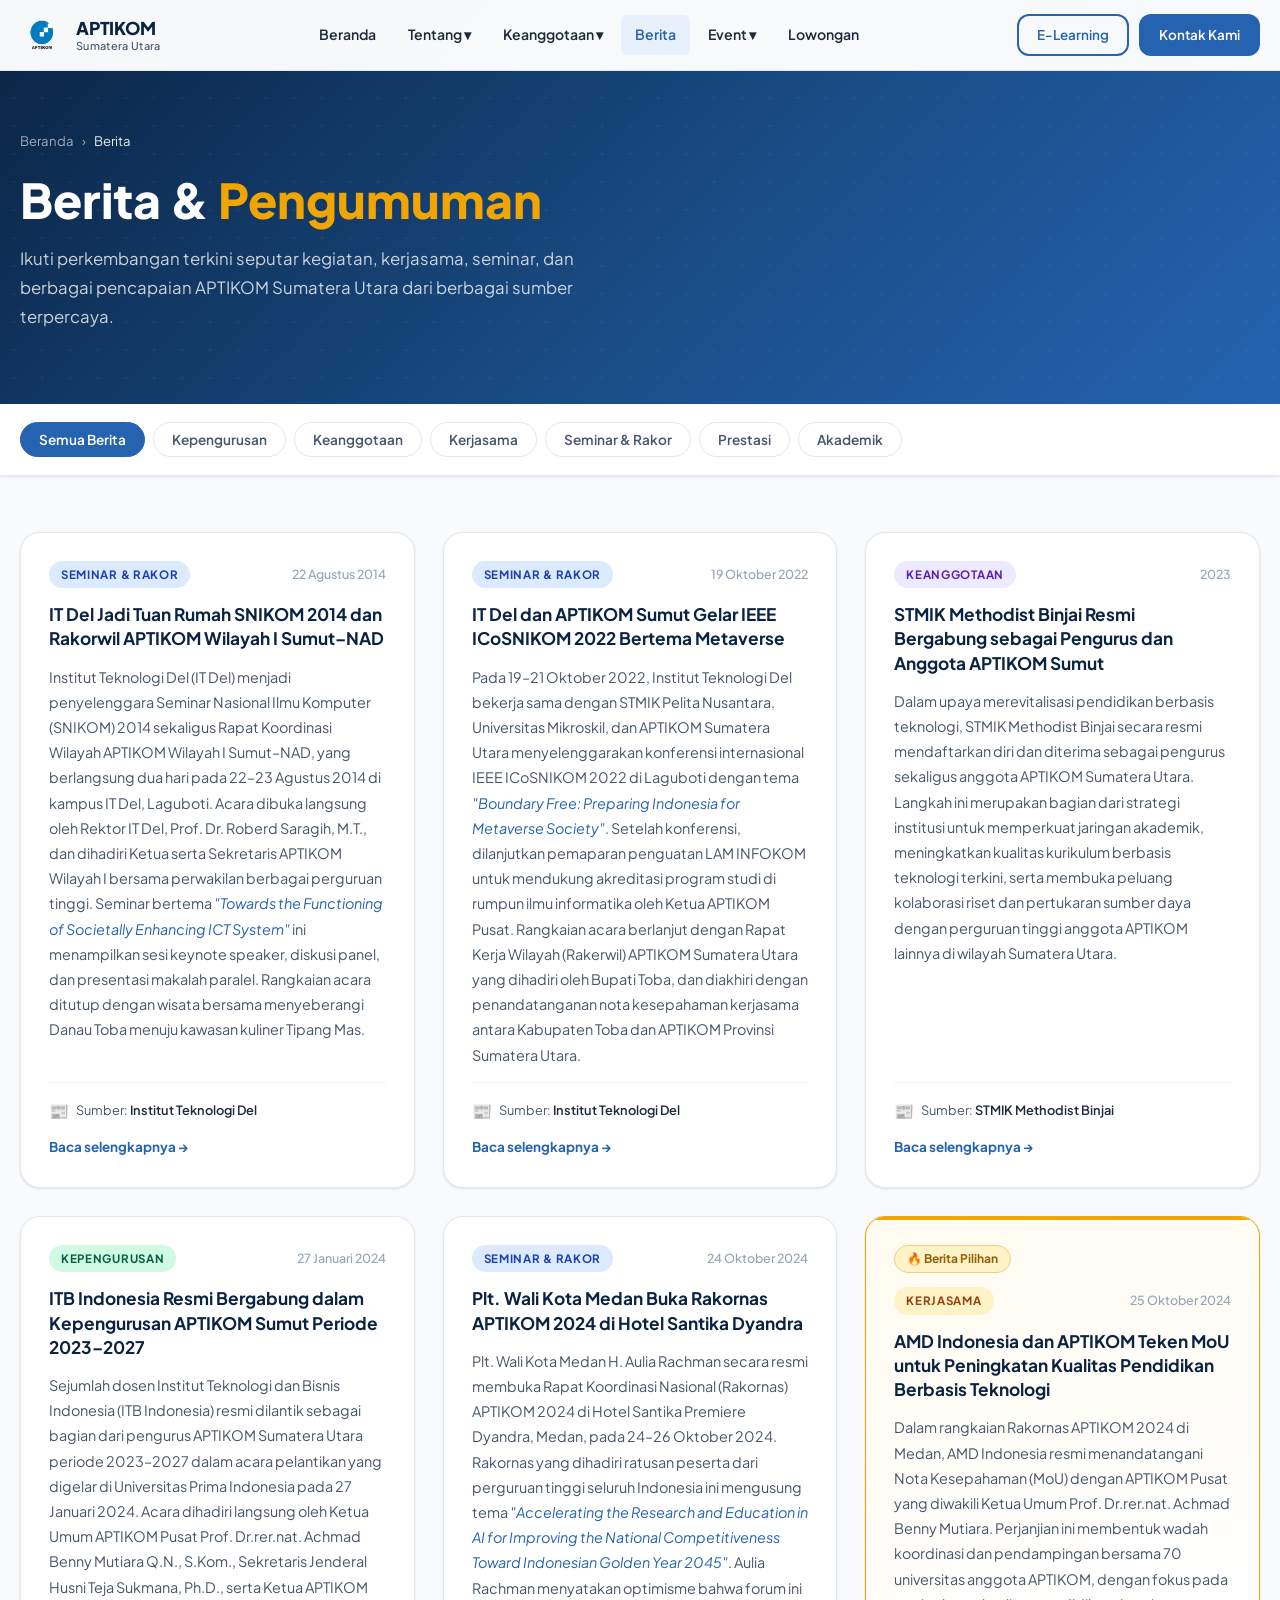
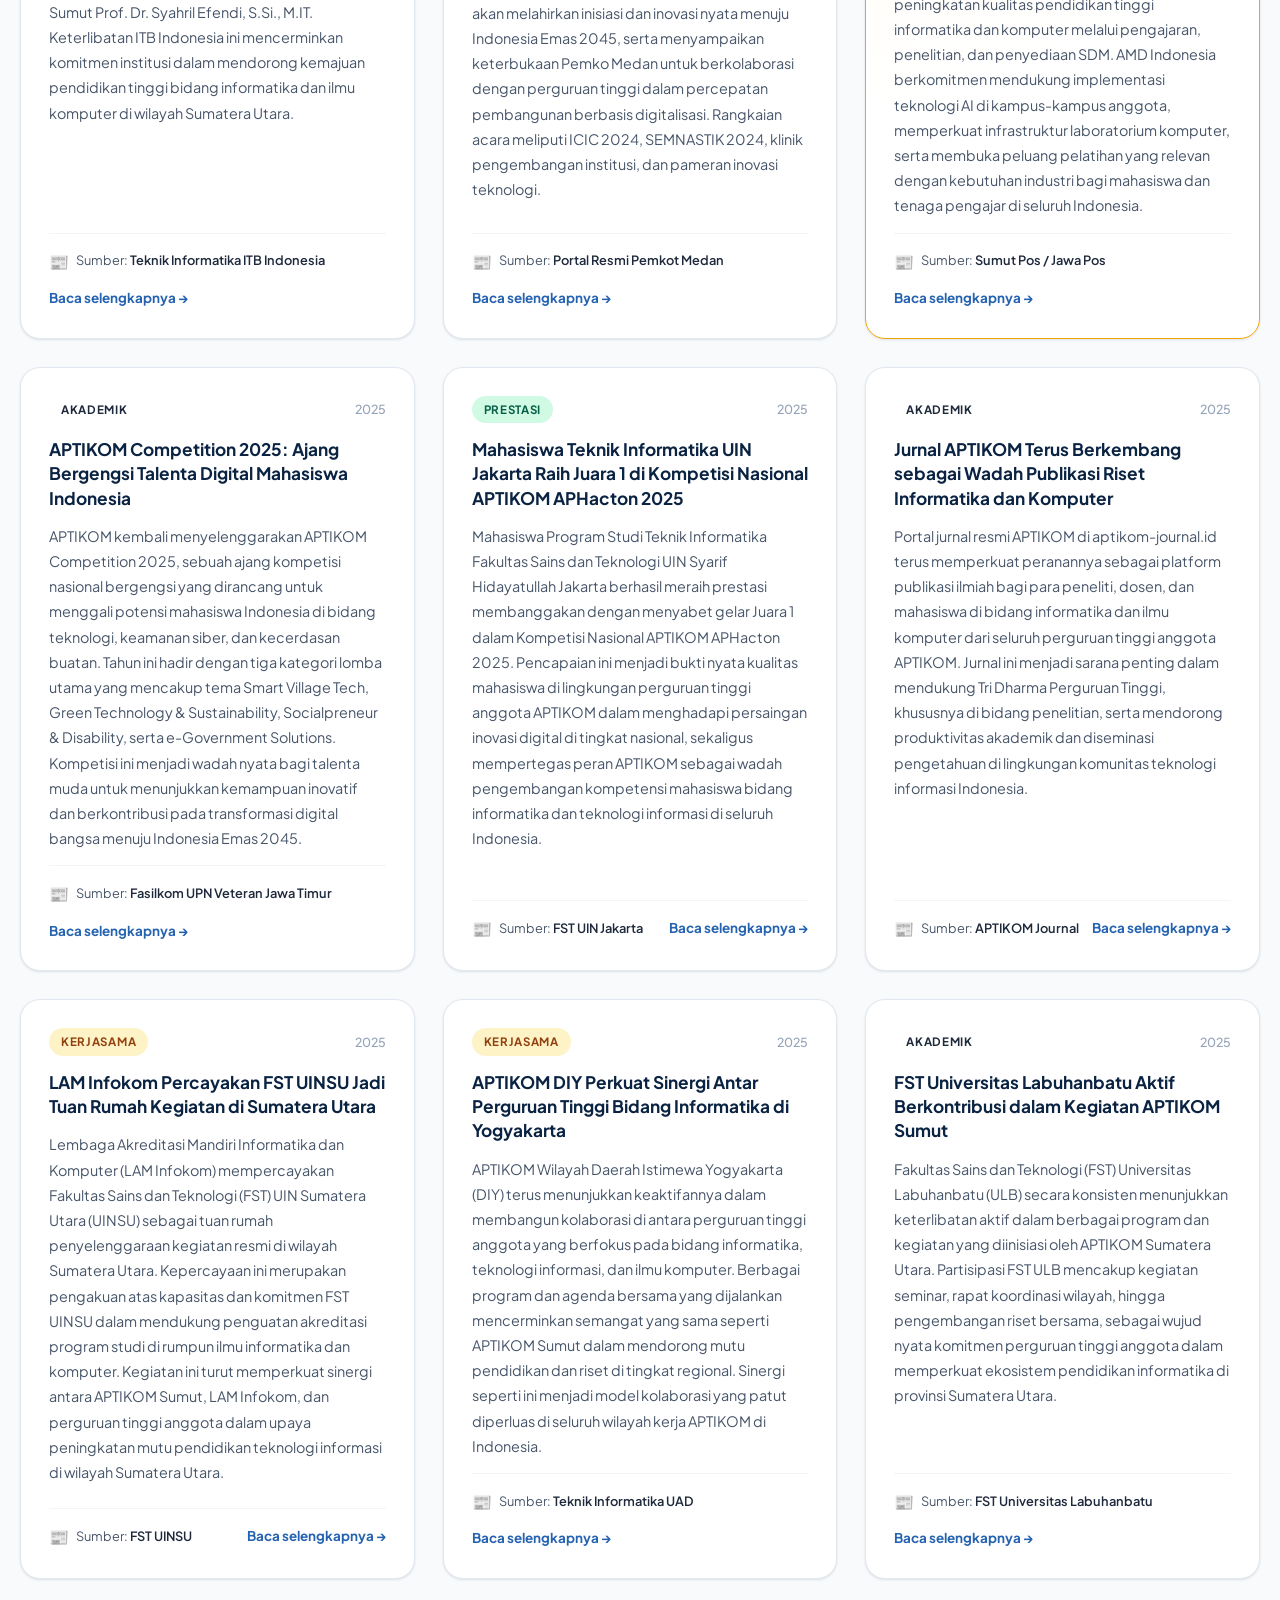
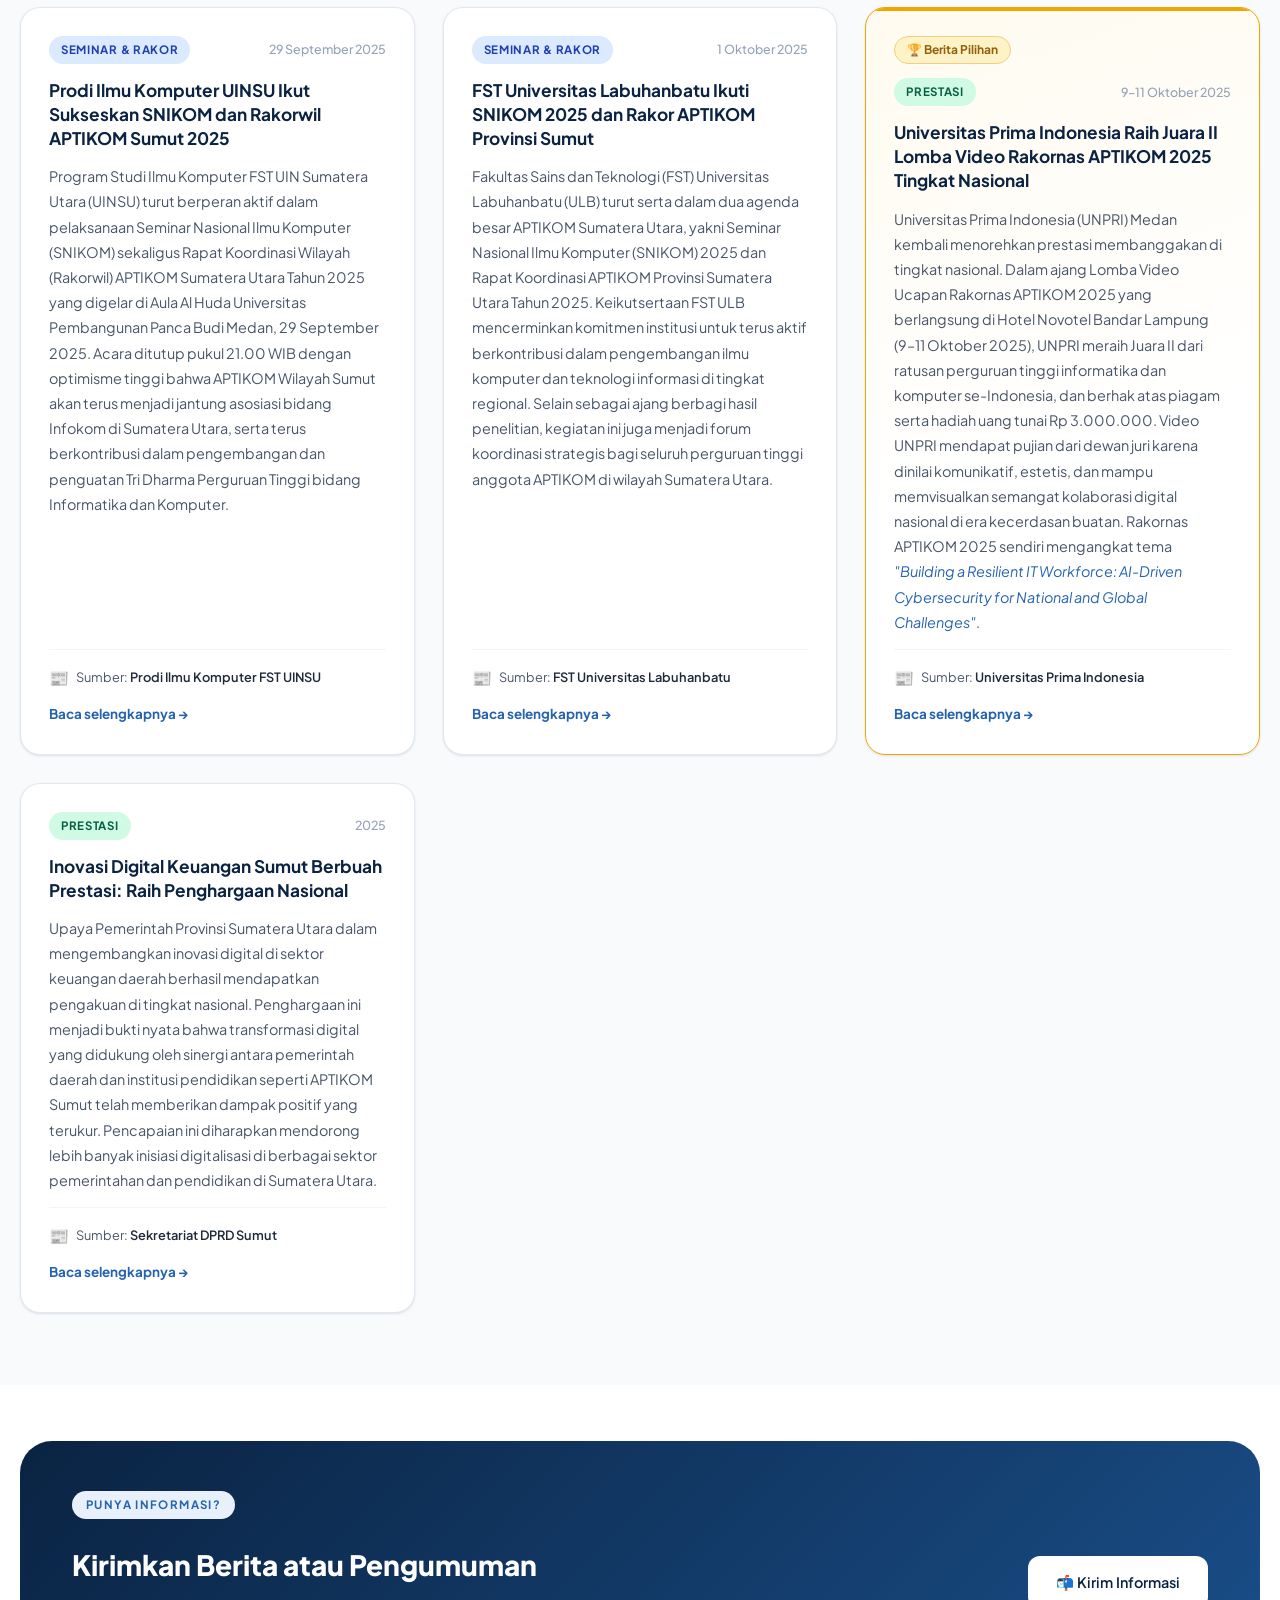
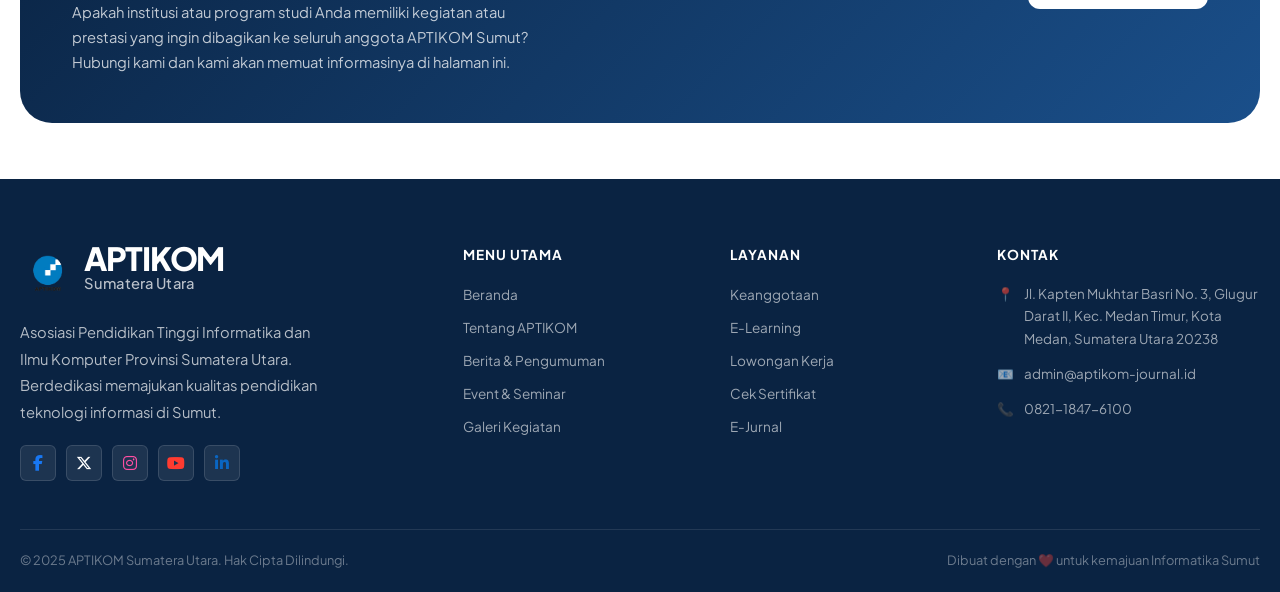
==== commit 8c682017: "update" ====
--- a/berita.html
+++ b/berita.html
@@ -23,15 +23,16 @@
   <nav class="navbar" id="navbar">
     <div class="container navbar-inner">
 
+      <!-- Logo -->
       <a href="index.html" class="navbar-logo">
-        <img src="img/aptikom.png" alt="Logo APTIKOM Sumut"
-             onerror="this.style.display='none'" />
+        <img src="img/aptikom.png" alt="Logo APTIKOM Sumut" onerror="this.style.display='none'" />
         <div class="navbar-logo-text">
           <span class="logo-main">APTIKOM</span>
           <span class="logo-sub">Sumatera Utara</span>
         </div>
       </a>
 
+      <!-- Menu Utama -->
       <ul class="navbar-nav">
         <li class="nav-item">
           <a href="index.html" class="nav-link">Beranda</a>
@@ -67,20 +68,25 @@
         <li class="nav-item">
           <a href="lowongan.html" class="nav-link">Lowongan</a>
         </li>
+
+        <!-- Tombol CTA khusus mobile — tersembunyi di desktop via CSS -->
+        <li class="navbar-mobile-cta">
+          <a href="elearning.html" class="btn btn-outline">E-Learning</a>
+          <a href="kontak.html" class="btn btn-primary">Kontak Kami</a>
+        </li>
       </ul>
 
+      <!-- CTA Buttons -->
       <div class="navbar-cta">
-        <a href="elearning.html" class="btn btn-outline" style="padding: 8px 18px; font-size: 0.84rem;">
-          E-Learning
-        </a>
-        <a href="kontak.html" class="btn btn-primary" style="padding: 8px 18px; font-size: 0.84rem;">
-          Kontak Kami
-        </a>
+        <a href="elearning.html" class="btn btn-outline" style="padding:8px 18px;font-size:0.84rem;">E-Learning</a>
+        <a href="kontak.html"    class="btn btn-primary" style="padding:8px 18px;font-size:0.84rem;">Kontak Kami</a>
       </div>
 
+      <!-- Hamburger (mobile) -->
       <div class="navbar-toggle" id="navToggle" aria-label="Buka menu">
         <span></span><span></span><span></span>
       </div>
+
     </div>
   </nav>
 
@@ -846,40 +852,62 @@
       navbar.classList.toggle('scrolled', window.scrollY > 20);
     });
 
-    // ── Dropdown hover ──
+    // ── Deteksi mobile ──
+    const isMobile = () => window.innerWidth <= 768;
+
+    // ── Dropdown: hover (desktop) + klik (mobile) ──
     const HIDE_DELAY = 300;
     document.querySelectorAll('.nav-item').forEach(item => {
       const menu = item.querySelector('.dropdown-menu');
       if (!menu) return;
       let hideTimer = null;
-      const showMenu = () => { clearTimeout(hideTimer); menu.classList.add('is-open'); };
-      const scheduleHide = () => {
-        hideTimer = setTimeout(() => menu.classList.remove('is-open'), HIDE_DELAY);
-      };
-      item.addEventListener('mouseenter', showMenu);
-      item.addEventListener('mouseleave', scheduleHide);
-      menu.addEventListener('mouseenter', showMenu);
-      menu.addEventListener('mouseleave', scheduleHide);
+      const showMenu  = () => { clearTimeout(hideTimer); menu.classList.add('is-open'); };
+      const hideMenu  = () => { menu.classList.remove('is-open'); };
+      const schedHide = () => { hideTimer = setTimeout(hideMenu, HIDE_DELAY); };
+
+      item.addEventListener('mouseenter', () => { if (!isMobile()) showMenu(); });
+      item.addEventListener('mouseleave', () => { if (!isMobile()) schedHide(); });
+      menu.addEventListener('mouseenter', () => { if (!isMobile()) showMenu(); });
+      menu.addEventListener('mouseleave', () => { if (!isMobile()) schedHide(); });
+
+      const navLink = item.querySelector('.nav-link');
+      if (navLink) {
+        navLink.addEventListener('click', (e) => {
+          if (!isMobile()) return;
+          e.preventDefault();
+          const wasOpen = menu.classList.contains('is-open');
+          document.querySelectorAll('.dropdown-menu.is-open')
+                  .forEach(m => m.classList.remove('is-open'));
+          if (!wasOpen) menu.classList.add('is-open');
+        });
+      }
     });
 
-    // ── Mobile toggle ──
+    // ── Mobile toggle (hamburger) ──
     const navToggle = document.getElementById('navToggle');
     const navbarNav = document.querySelector('.navbar-nav');
+
+    function openMobileMenu() {
+      navbarNav.classList.add('mobile-open');
+      navToggle.classList.add('is-active');
+      navToggle.setAttribute('aria-label', 'Tutup menu');
+    }
+    function closeMobileMenu() {
+      navbarNav.classList.remove('mobile-open');
+      navToggle.classList.remove('is-active');
+      navToggle.setAttribute('aria-label', 'Buka menu');
+      document.querySelectorAll('.dropdown-menu.is-open')
+              .forEach(m => m.classList.remove('is-open'));
+    }
+
     navToggle.addEventListener('click', () => {
-      const isOpen = navbarNav.classList.contains('mobile-open');
-      if (isOpen) {
-        navbarNav.classList.remove('mobile-open');
-        navbarNav.removeAttribute('style');
-      } else {
-        navbarNav.classList.add('mobile-open');
-        Object.assign(navbarNav.style, {
-          display: 'flex', flexDirection: 'column',
-          position: 'absolute', top: '70px', left: '0', right: '0',
-          background: '#fff', padding: '16px 24px',
-          borderBottom: '1px solid #e2e8f0',
-          boxShadow: '0 8px 24px rgba(0,0,0,0.08)', gap: '4px'
-        });
-      }
+      navbarNav.classList.contains('mobile-open') ? closeMobileMenu() : openMobileMenu();
+    });
+    document.addEventListener('click', (e) => {
+      if (!navbar.contains(e.target)) closeMobileMenu();
+    });
+    window.addEventListener('resize', () => {
+      if (window.innerWidth > 768) closeMobileMenu();
     });
 
     // ── Filter Kategori ──
--- a/css/style_global.css
+++ b/css/style_global.css
@@ -64,6 +64,9 @@
 html {
   scroll-behavior: smooth;
   font-size: 16px;
+  /* clip mencegah layout overflow tanpa membuat scroll container baru
+     (berbeda dengan hidden yang bisa konflik dengan position:fixed navbar) */
+  overflow-x: clip;
 }
 
 body {
@@ -81,9 +84,11 @@
 /* ─── Utility ────────────────────────────────────────────── */
 .container {
   width: 100%;
-  max-width: 1200px;
+  max-width: 1280px;
   margin: 0 auto;
-  padding: 0 24px;
+  padding-left: 20px;
+  padding-right: 20px;
+  box-sizing: border-box;
 }
 
 /* Label kecil di atas judul section, contoh: "Latar Belakang" */
@@ -282,6 +287,11 @@
   gap: 10px;
 }
 
+/* Tombol CTA di dalam menu mobile — tersembunyi di desktop */
+.navbar-mobile-cta {
+  display: none;
+}
+
 /* Hamburger mobile — disembunyikan di desktop */
 .navbar-toggle {
   display: none;
@@ -443,6 +453,8 @@
   color: rgba(255,255,255,0.6);
   margin-bottom: 12px;
   align-items: flex-start;
+  word-break: break-word;
+  overflow-wrap: break-word;
 }
 .footer-contact-item .icon {
   flex-shrink: 0;
@@ -459,6 +471,18 @@
 }
 
 /* ─── Responsive Global ──────────────────────────────────── */
+
+/* Intermediate (≤1100px) — mencegah navbar cramped di "desktop mode" mobile */
+@media (max-width: 1100px) {
+  .navbar-nav .nav-link {
+    padding: 8px 10px;
+    font-size: 0.82rem;
+  }
+  .navbar-cta .btn {
+    padding: 7px 14px;
+    font-size: 0.8rem;
+  }
+}
 
 /* Tablet (≤1024px) */
 @media (max-width: 1024px) {
@@ -485,4 +509,144 @@
     gap: 8px;
     text-align: center;
   }
+}
+
+/* ─── Mobile Navbar Enhanced ─────────────────────────────── */
+/* Semua style di bawah ini hanya aktif di layar ≤768px      */
+
+@media (max-width: 768px) {
+
+  /* ── Pastikan tidak ada scroll horizontal (global guard) ── */
+  html, body {
+    overflow-x: clip;
+    max-width: 100%;
+  }
+
+  /* ── Menu utama saat mobile-open (class ditambah JS) ── */
+  .navbar-nav.mobile-open {
+    display: flex !important;
+    flex-direction: column;
+    position: absolute;
+    top: 70px;
+    left: 0;
+    right: 0;
+    background: var(--white);
+    padding: 8px 16px 12px;
+    border-bottom: 1px solid var(--gray-200);
+    box-shadow: 0 8px 32px rgba(10,35,66,0.12);
+    gap: 2px;
+    max-height: calc(100vh - 70px);
+    overflow-y: auto;
+    z-index: 999;
+  }
+
+  /* Nav item memenuhi lebar menu */
+  .navbar-nav.mobile-open .nav-item {
+    width: 100%;
+  }
+
+  /* Nav link lebih besar dan mudah di-tap */
+  .navbar-nav.mobile-open .nav-link {
+    padding: 13px 16px;
+    font-size: 0.95rem;
+    width: 100%;
+    display: flex;
+    justify-content: space-between;
+    align-items: center;
+    border-radius: var(--radius-sm);
+  }
+
+  /* Dropdown pada mobile: statis (bukan absolut), tampil sebagai sub-list */
+  .navbar-nav.mobile-open .dropdown-menu {
+    display: none;
+    position: static;
+    box-shadow: none;
+    border: none;
+    background: var(--blue-pale);
+    border-radius: var(--radius-sm);
+    padding: 6px 6px;
+    margin: 2px 0 6px 0;
+    min-width: unset;
+  }
+  .navbar-nav.mobile-open .dropdown-menu.is-open {
+    display: block;
+  }
+  .navbar-nav.mobile-open .dropdown-menu a {
+    padding: 10px 14px;
+    font-size: 0.88rem;
+    color: var(--gray-800);
+    border-radius: var(--radius-sm);
+  }
+  .navbar-nav.mobile-open .dropdown-menu a:hover {
+    background: var(--white);
+    color: var(--blue-mid);
+    padding-left: 18px;
+  }
+
+  /* Tombol CTA yang muncul di bawah menu mobile */
+  .navbar-mobile-cta {
+    display: flex;
+    gap: 10px;
+    padding: 14px 16px 6px;
+    border-top: 1px solid var(--gray-200);
+    margin-top: 6px;
+  }
+  .navbar-mobile-cta .btn {
+    flex: 1;
+    justify-content: center;
+    font-size: 0.85rem;
+    padding: 10px 14px;
+  }
+
+  /* Sembunyikan .navbar-mobile-cta saat menu tertutup */
+  .navbar-nav:not(.mobile-open) .navbar-mobile-cta {
+    display: none;
+  }
+
+  /* ── Animasi hamburger → X ── */
+  .navbar-toggle span {
+    transition: all var(--transition);
+    transform-origin: center;
+  }
+  .navbar-toggle.is-active span:nth-child(1) {
+    transform: translateY(7px) rotate(45deg);
+  }
+  .navbar-toggle.is-active span:nth-child(2) {
+    opacity: 0;
+    transform: scaleX(0);
+  }
+  .navbar-toggle.is-active span:nth-child(3) {
+    transform: translateY(-7px) rotate(-45deg);
+  }
+
+  /* ── Perbaikan footer mobile ── */
+  .footer {
+    padding-top: 44px;
+    overflow-x: hidden;
+  }
+  .footer-grid {
+    width: 100%;
+  }
+  .footer-logo-main {
+    font-size: 1.6rem;
+  }
+  .footer-desc {
+    font-size: 0.88rem;
+  }
+  .footer-col-title {
+    margin-bottom: 12px;
+  }
+  .footer-contact-item {
+    font-size: 0.82rem;
+  }
+}
+
+/* ── Layar sangat kecil (≤380px) ── */
+@media (max-width: 380px) {
+  .navbar-logo-text .logo-main {
+    font-size: 1rem;
+  }
+  .navbar-mobile-cta {
+    flex-direction: column;
+  }
 }
